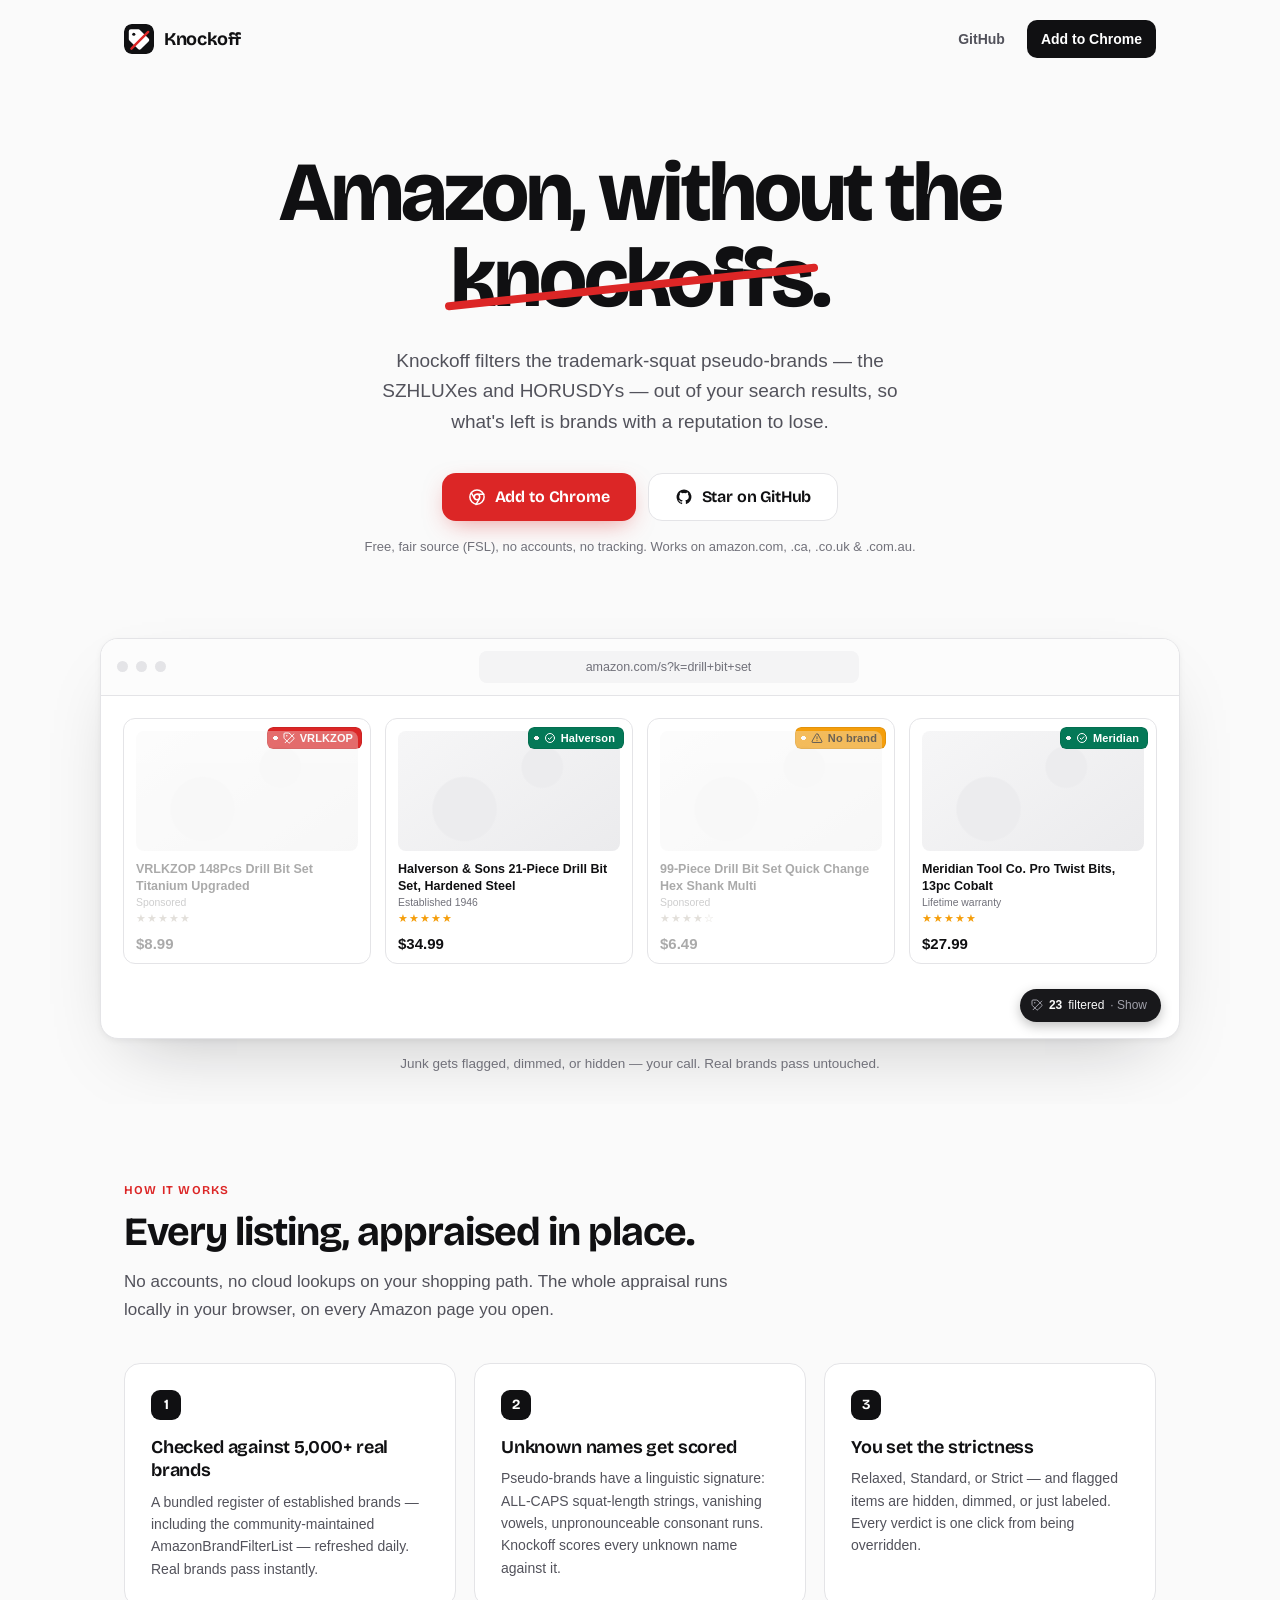
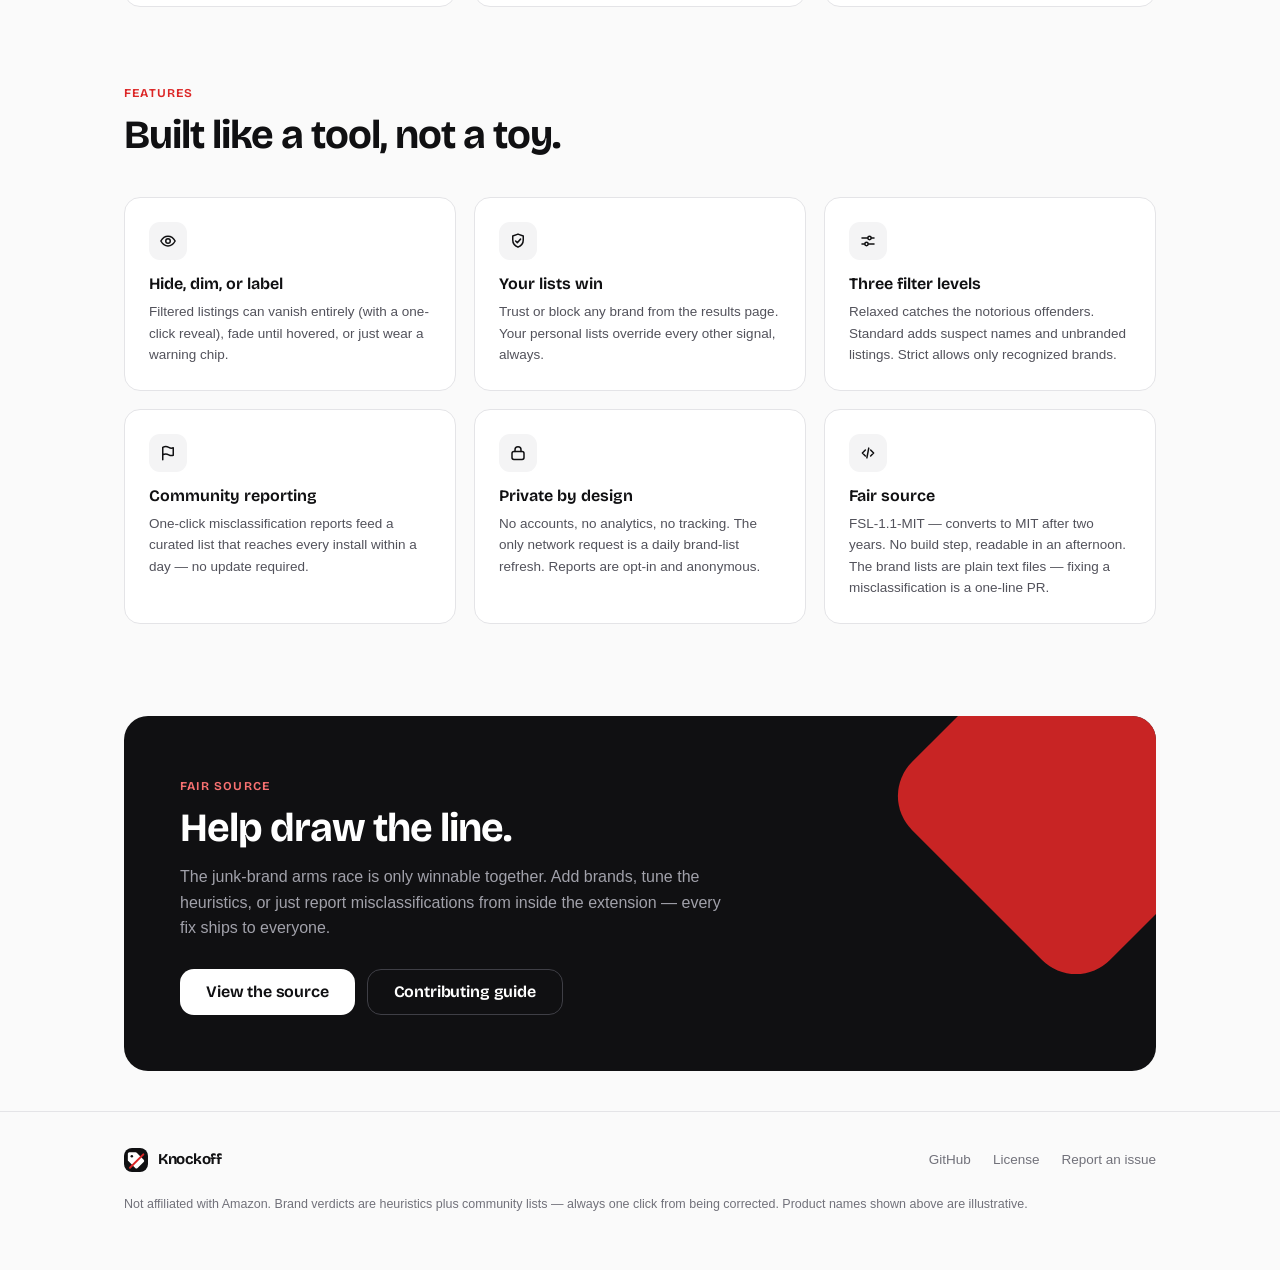
==== site/public/index.html @ 8b78c94b "Relicense to FSL-1.1-MIT Functional Source License 1.1 with MIT future grant — code converts to MIT " ====
<!DOCTYPE html>
<html lang="en">
<head>
<meta charset="utf-8">
<meta name="viewport" content="width=device-width, initial-scale=1">
<title>Knockoff — Amazon, without the knockoffs</title>
<meta name="description" content="A free, fair-source Chrome extension that filters trademark-squat pseudo-brands out of Amazon. Buy from real, established brands.">
<link rel="icon" href="/icon.svg" type="image/svg+xml">
<link rel="apple-touch-icon" href="/icon128.png">
<meta property="og:title" content="Knockoff — Amazon, without the knockoffs">
<meta property="og:description" content="A free, fair-source Chrome extension that filters pseudo-brand junk out of Amazon search results.">
<meta property="og:image" content="https://knockoff.shopping/og.png">
<meta property="og:url" content="https://knockoff.shopping">
<meta name="twitter:card" content="summary_large_image">
<link rel="preconnect" href="https://fonts.googleapis.com">
<link rel="preconnect" href="https://fonts.gstatic.com" crossorigin>
<link href="https://fonts.googleapis.com/css2?family=Bricolage+Grotesque:opsz,wght@12..96,400..800&display=swap" rel="stylesheet">
<style>
  :root {
    --paper: #fafafa;
    --card: #ffffff;
    --ink: #101012;
    --ink-2: #52525b;
    --ink-3: #71717a;
    --line: #e4e4e7;
    --red: #dc2626;
    --red-deep: #b91c1c;
    --amber: #f59e0b;
    --amber-ink: #221503;
    --green: #047857;
    --display: "Bricolage Grotesque", -apple-system, BlinkMacSystemFont, "Segoe UI", sans-serif;
    --sans: -apple-system, BlinkMacSystemFont, "Segoe UI", Roboto, sans-serif;
  }
  * { box-sizing: border-box; margin: 0; }
  html { scroll-behavior: smooth; }
  body {
    background: var(--paper);
    color: var(--ink);
    font: 400 16px/1.6 var(--sans);
    -webkit-font-smoothing: antialiased;
  }
  .wrap { max-width: 1080px; margin: 0 auto; padding: 0 24px; }

  /* ── Nav ── */
  nav {
    display: flex; align-items: center; justify-content: space-between;
    padding: 20px 0;
  }
  .mark { display: flex; align-items: center; gap: 10px; text-decoration: none; color: var(--ink); }
  .mark svg { width: 30px; height: 30px; border-radius: 8px; }
  .mark b { font: 700 18px/1 var(--display); letter-spacing: -0.02em; }
  .nav-links { display: flex; gap: 8px; align-items: center; }
  .nav-links a {
    color: var(--ink-2); text-decoration: none; font-weight: 550; font-size: 14px;
    padding: 8px 14px; border-radius: 10px;
  }
  .nav-links a:hover { color: var(--ink); background: #f0f0f1; }
  .nav-links a.solid { background: var(--ink); color: #fff; }
  .nav-links a.solid:hover { background: #2d2d31; }

  /* ── Hero ── */
  header { position: relative; overflow: hidden; }
  .hero { padding: 72px 0 40px; text-align: center; position: relative; }
  .hero h1 {
    font: 750 clamp(44px, 7.5vw, 84px)/1.02 var(--display);
    letter-spacing: -0.035em;
    max-width: 850px; margin: 0 auto 24px;
  }
  .hero h1 .slashed {
    position: relative; white-space: nowrap;
  }
  .hero h1 .slashed::after {
    content: ""; position: absolute; left: -2%; right: -2%; top: 54%;
    height: 0.09em; background: var(--red); border-radius: 99px;
    transform: rotate(-6deg);
  }
  .hero p.sub {
    font-size: 19px; color: var(--ink-2); max-width: 560px; margin: 0 auto 36px;
  }
  .ctas { display: flex; gap: 12px; justify-content: center; flex-wrap: wrap; }
  .btn {
    display: inline-flex; align-items: center; gap: 9px;
    padding: 14px 26px; border-radius: 14px; text-decoration: none;
    font: 650 16px/1 var(--display); letter-spacing: -0.01em;
    transition: transform .12s ease, box-shadow .12s ease;
  }
  .btn:active { transform: scale(.98); }
  .btn.primary { background: var(--red); color: #fff; box-shadow: 0 8px 24px -8px rgba(220,38,38,.5); }
  .btn.primary:hover { background: var(--red-deep); transform: translateY(-1px); }
  .btn.ghost { background: #fff; color: var(--ink); border: 1px solid var(--line); }
  .btn.ghost:hover { border-color: var(--ink-3); }
  .btn svg { width: 18px; height: 18px; }
  .hero .note { margin-top: 16px; font-size: 13px; color: var(--ink-3); }

  /* ── Demo ── */
  .demo { padding: 40px 0 30px; }
  .browser {
    background: var(--card); border: 1px solid var(--line); border-radius: 18px;
    box-shadow: 0 2px 6px rgba(16,16,18,.05), 0 30px 70px -30px rgba(16,16,18,.25);
    overflow: hidden;
  }
  .browser-bar {
    display: flex; align-items: center; gap: 8px;
    padding: 12px 16px; border-bottom: 1px solid var(--line); background: #fcfcfc;
  }
  .dot { width: 11px; height: 11px; border-radius: 50%; background: #e4e4e7; }
  .urlbar {
    flex: 1; max-width: 380px; margin: 0 auto;
    background: #f4f4f5; border-radius: 8px; padding: 6px 14px;
    font-size: 12.5px; color: var(--ink-3); text-align: center;
  }
  .results { display: grid; grid-template-columns: repeat(4, 1fr); gap: 14px; padding: 22px; }
  .product { position: relative; border: 1px solid var(--line); border-radius: 12px; padding: 12px; background: #fff; }
  .product .img {
    height: 120px; border-radius: 8px; margin-bottom: 10px;
    background:
      radial-gradient(circle at 65% 30%, #ececee 12%, transparent 13%),
      radial-gradient(circle at 30% 65%, #ececee 18%, transparent 19%),
      linear-gradient(145deg, #f6f6f7, #ebebed);
  }
  .product .t { font-size: 12.5px; font-weight: 600; line-height: 1.4; }
  .product .t small { display: block; font-weight: 400; color: var(--ink-3); }
  .product .price { margin-top: 8px; font: 700 15px/1 var(--sans); }
  .product.junk .img, .product.junk .t, .product.junk .price { opacity: .35; filter: grayscale(.9); }
  .stars { color: var(--amber); font-size: 11px; letter-spacing: 1px; }
  .product.junk .stars { opacity: .35; filter: grayscale(.9); }

  /* the real chip, punched hole and all */
  .chip {
    position: absolute; top: 8px; right: 8px;
    display: inline-flex; align-items: center; gap: 5px;
    padding: 3px 9px 3px 16px; border-radius: 6px;
    font: 600 11px/1.5 var(--sans); letter-spacing: .01em;
    box-shadow: 0 1px 2px rgba(0,0,0,.18), inset 0 0 0 1px rgba(0,0,0,.08);
    -webkit-mask: radial-gradient(circle 2.5px at 8.5px 50%, transparent 96%, #000 100%);
            mask: radial-gradient(circle 2.5px at 8.5px 50%, transparent 96%, #000 100%);
  }
  .chip svg { width: 12px; height: 12px; }
  .chip.red { background: var(--red); color: #fff; }
  .chip.amber { background: var(--amber); color: var(--amber-ink); }
  .chip.green { background: var(--green); color: #fff; }
  .pill {
    position: absolute; right: 18px; bottom: 16px;
    display: inline-flex; align-items: center; gap: 6px;
    padding: 8px 14px 8px 11px; border-radius: 999px;
    background: #18181b; color: #fafafa; font: 500 12px/1.4 var(--sans);
    box-shadow: 0 4px 12px rgba(0,0,0,.25);
  }
  .pill b { font-weight: 600; }
  .pill i { font-style: normal; color: #a1a1aa; }
  .pill svg { width: 12px; height: 12px; color: #a1a1aa; }
  .demo-caption { text-align: center; font-size: 13.5px; color: var(--ink-3); margin-top: 14px; }

  /* ── Sections ── */
  section { padding: 72px 0; }
  .kicker {
    display: inline-flex; align-items: center; gap: 7px;
    font: 650 12px/1 var(--display); letter-spacing: .1em; text-transform: uppercase;
    color: var(--red); margin-bottom: 14px;
  }
  h2 { font: 700 clamp(28px, 4vw, 40px)/1.1 var(--display); letter-spacing: -0.025em; margin-bottom: 14px; }
  .lede { color: var(--ink-2); font-size: 17px; max-width: 620px; }

  .steps { display: grid; grid-template-columns: repeat(3, 1fr); gap: 18px; margin-top: 40px; }
  .step {
    background: var(--card); border: 1px solid var(--line); border-radius: 16px; padding: 26px;
  }
  .step .n {
    display: inline-flex; align-items: center; justify-content: center;
    width: 30px; height: 30px; border-radius: 9px; background: var(--ink); color: #fff;
    font: 700 14px/1 var(--display); margin-bottom: 16px;
  }
  .step h3 { font: 650 18px/1.3 var(--display); letter-spacing: -0.01em; margin-bottom: 8px; }
  .step p { font-size: 14px; color: var(--ink-2); }

  .grid { display: grid; grid-template-columns: repeat(3, 1fr); gap: 18px; margin-top: 40px; }
  .feature {
    background: var(--card); border: 1px solid var(--line); border-radius: 16px; padding: 24px;
  }
  .feature .ic {
    display: inline-flex; width: 38px; height: 38px; border-radius: 11px;
    align-items: center; justify-content: center; margin-bottom: 14px;
    background: #f4f4f5; color: var(--ink);
  }
  .feature .ic svg { width: 18px; height: 18px; }
  .feature h3 { font: 650 16px/1.3 var(--display); margin-bottom: 6px; }
  .feature p { font-size: 13.5px; color: var(--ink-2); }

  /* ── Open source band ── */
  .band { background: var(--ink); color: #fafafa; border-radius: 24px; padding: 56px; margin: 20px 0 40px; position: relative; overflow: hidden; }
  .band::before {
    content: ""; position: absolute; right: -60px; top: -60px; width: 280px; height: 280px;
    background: var(--red); transform: rotate(45deg); opacity: .9; border-radius: 48px;
  }
  .band h2 { color: #fff; position: relative; }
  .band p { color: #a1a1aa; max-width: 560px; font-size: 16px; position: relative; margin-bottom: 28px; }
  .band .btn.ghost { background: transparent; color: #fff; border-color: #3f3f46; position: relative; }
  .band .btn.ghost:hover { border-color: #71717a; }
  .band .btn.white { background: #fff; color: var(--ink); position: relative; }

  footer { padding: 36px 0 56px; border-top: 1px solid var(--line); }
  .foot { display: flex; align-items: center; justify-content: space-between; flex-wrap: wrap; gap: 16px; }
  .foot .mark svg { width: 24px; height: 24px; }
  .foot .mark b { font-size: 15px; }
  .foot-links { display: flex; gap: 22px; font-size: 13.5px; }
  .foot-links a { color: var(--ink-3); text-decoration: none; }
  .foot-links a:hover { color: var(--ink); }
  .foot .fine { width: 100%; font-size: 12.5px; color: var(--ink-3); margin-top: 6px; }

  @media (max-width: 860px) {
    .results { grid-template-columns: repeat(2, 1fr); }
    .steps, .grid { grid-template-columns: 1fr; }
    .band { padding: 36px 28px; }
    .product:nth-child(n+5) { display: none; }
  }
</style>
</head>
<body>

<div class="wrap">
  <nav>
    <a class="mark" href="/">
      <svg viewBox="0 0 128 128" aria-hidden="true"><rect width="128" height="128" rx="30" fill="#101012"/><g transform="translate(64 66) scale(4.35) translate(-12 -12)"><path d="M12.9 2.6 21.4 11.1a2 2 0 0 1 0 2.83l-7.47 7.47a2 2 0 0 1-2.83 0L2.6 12.9A2 2 0 0 1 2 11.49V4a2 2 0 0 1 2-2h7.49a2 2 0 0 1 1.41.6Z" fill="#fff"/><circle cx="6.9" cy="6.9" r="1.55" fill="#101012"/><path d="M4.6 21 21 4.6" stroke="#dc2626" stroke-width="2.4" stroke-linecap="round" fill="none"/></g></svg>
      <b>Knockoff</b>
    </a>
    <div class="nav-links">
      <a href="https://github.com/Shpigford/knockoff">GitHub</a>
      <a class="solid" href="#install">Add to Chrome</a>
    </div>
  </nav>
</div>

<header>
  <div class="wrap hero">
    <h1>Amazon, without the <span class="slashed">knockoffs</span>.</h1>
    <p class="sub">Knockoff filters the trademark-squat pseudo-brands — the SZHLUXes and
    HORUSDYs — out of your search results, so what's left is brands with a reputation to lose.</p>
    <div class="ctas" id="install">
      <a class="btn primary" href="https://github.com/Shpigford/knockoff#install">
        <svg viewBox="0 0 24 24" fill="none" stroke="currentColor" stroke-width="2" stroke-linecap="round" stroke-linejoin="round"><circle cx="12" cy="12" r="9.5"/><circle cx="12" cy="12" r="3.6"/><path d="M12 8.4h9.1M8.9 14.2 4.4 6.4M15.2 14.2l-4.6 7.9"/></svg>
        Add to Chrome
      </a>
      <a class="btn ghost" href="https://github.com/Shpigford/knockoff">
        <svg viewBox="0 0 24 24" fill="currentColor"><path d="M12 2a10 10 0 0 0-3.16 19.49c.5.09.68-.22.68-.48v-1.7c-2.78.6-3.37-1.34-3.37-1.34-.45-1.16-1.11-1.47-1.11-1.47-.9-.62.07-.61.07-.61 1 .07 1.53 1.03 1.53 1.03.9 1.52 2.34 1.08 2.91.83.09-.65.35-1.09.63-1.34-2.22-.25-4.56-1.11-4.56-4.95 0-1.09.39-1.98 1.03-2.68-.1-.25-.45-1.27.1-2.64 0 0 .84-.27 2.75 1.02a9.58 9.58 0 0 1 5 0c1.91-1.29 2.75-1.02 2.75-1.02.55 1.37.2 2.39.1 2.64.64.7 1.03 1.59 1.03 2.68 0 3.85-2.34 4.7-4.57 4.94.36.31.68.92.68 1.85V21c0 .27.18.58.69.48A10 10 0 0 0 12 2Z"/></svg>
        Star on GitHub
      </a>
    </div>
    <p class="note">Free, fair source (FSL), no accounts, no tracking. Works on amazon.com, .ca, .co.uk &amp; .com.au.</p>
  </div>

  <div class="wrap demo">
    <div class="browser">
      <div class="browser-bar">
        <span class="dot"></span><span class="dot"></span><span class="dot"></span>
        <div class="urlbar">amazon.com/s?k=drill+bit+set</div>
      </div>
      <div class="results">
        <div class="product junk">
          <span class="chip red"><svg viewBox="0 0 24 24" fill="none" stroke="currentColor" stroke-width="2" stroke-linecap="round" stroke-linejoin="round"><path d="M12.9 2.6 21.4 11.1a2 2 0 0 1 0 2.83l-7.47 7.47a2 2 0 0 1-2.83 0L2.6 12.9A2 2 0 0 1 2 11.49V4a2 2 0 0 1 2-2h7.49a2 2 0 0 1 1.41.6Z"/><circle cx="7.5" cy="7.5" r="1.5" fill="currentColor" stroke="none"/><path d="M4.2 21.5 21.5 4.2"/></svg>VRLKZOP</span>
          <div class="img"></div>
          <div class="t">VRLKZOP 148Pcs Drill Bit Set Titanium Upgraded<small>Sponsored</small></div>
          <div class="stars">★★★★★</div>
          <div class="price">$8.99</div>
        </div>
        <div class="product">
          <span class="chip green"><svg viewBox="0 0 24 24" fill="none" stroke="currentColor" stroke-width="2" stroke-linecap="round" stroke-linejoin="round"><circle cx="12" cy="12" r="9"/><path d="m8.4 12.4 2.5 2.5 4.9-5.4"/></svg>Halverson</span>
          <div class="img"></div>
          <div class="t">Halverson &amp; Sons 21-Piece Drill Bit Set, Hardened Steel<small>Established 1946</small></div>
          <div class="stars">★★★★★</div>
          <div class="price">$34.99</div>
        </div>
        <div class="product junk">
          <span class="chip amber"><svg viewBox="0 0 24 24" fill="none" stroke="currentColor" stroke-width="2" stroke-linecap="round" stroke-linejoin="round"><path d="M13.73 4.4 21.6 18a2 2 0 0 1-1.73 3H4.13A2 2 0 0 1 2.4 18L10.27 4.4a2 2 0 0 1 3.46 0Z"/><path d="M12 9.4v4.2"/><circle cx="12" cy="17.2" r="1.1" fill="currentColor" stroke="none"/></svg>No brand</span>
          <div class="img"></div>
          <div class="t">99-Piece Drill Bit Set Quick Change Hex Shank Multi<small>Sponsored</small></div>
          <div class="stars">★★★★☆</div>
          <div class="price">$6.49</div>
        </div>
        <div class="product">
          <span class="chip green"><svg viewBox="0 0 24 24" fill="none" stroke="currentColor" stroke-width="2" stroke-linecap="round" stroke-linejoin="round"><circle cx="12" cy="12" r="9"/><path d="m8.4 12.4 2.5 2.5 4.9-5.4"/></svg>Meridian</span>
          <div class="img"></div>
          <div class="t">Meridian Tool Co. Pro Twist Bits, 13pc Cobalt<small>Lifetime warranty</small></div>
          <div class="stars">★★★★★</div>
          <div class="price">$27.99</div>
        </div>
      </div>
      <div style="position:relative;height:52px">
        <span class="pill"><svg viewBox="0 0 24 24" fill="none" stroke="currentColor" stroke-width="2" stroke-linecap="round" stroke-linejoin="round"><path d="M12.9 2.6 21.4 11.1a2 2 0 0 1 0 2.83l-7.47 7.47a2 2 0 0 1-2.83 0L2.6 12.9A2 2 0 0 1 2 11.49V4a2 2 0 0 1 2-2h7.49a2 2 0 0 1 1.41.6Z"/><circle cx="7.5" cy="7.5" r="1.5" fill="currentColor" stroke="none"/><path d="M4.2 21.5 21.5 4.2"/></svg><b>23</b> filtered <i>· Show</i></span>
      </div>
    </div>
    <p class="demo-caption">Junk gets flagged, dimmed, or hidden — your call. Real brands pass untouched.</p>
  </div>
</header>

<section>
  <div class="wrap">
    <span class="kicker">How it works</span>
    <h2>Every listing, appraised in place.</h2>
    <p class="lede">No accounts, no cloud lookups on your shopping path. The whole appraisal
    runs locally in your browser, on every Amazon page you open.</p>
    <div class="steps">
      <div class="step">
        <span class="n">1</span>
        <h3>Checked against 5,000+ real brands</h3>
        <p>A bundled register of established brands — including the community-maintained
        AmazonBrandFilterList — refreshed daily. Real brands pass instantly.</p>
      </div>
      <div class="step">
        <span class="n">2</span>
        <h3>Unknown names get scored</h3>
        <p>Pseudo-brands have a linguistic signature: ALL-CAPS squat-length strings, vanishing
        vowels, unpronounceable consonant runs. Knockoff scores every unknown name against it.</p>
      </div>
      <div class="step">
        <span class="n">3</span>
        <h3>You set the strictness</h3>
        <p>Relaxed, Standard, or Strict — and flagged items are hidden, dimmed, or just labeled.
        Every verdict is one click from being overridden.</p>
      </div>
    </div>
  </div>
</section>

<section style="padding-top: 0;">
  <div class="wrap">
    <span class="kicker">Features</span>
    <h2>Built like a tool, not a toy.</h2>
    <div class="grid">
      <div class="feature">
        <span class="ic"><svg viewBox="0 0 24 24" fill="none" stroke="currentColor" stroke-width="2" stroke-linecap="round" stroke-linejoin="round"><path d="M2.5 12S6 5.5 12 5.5 21.5 12 21.5 12 18 18.5 12 18.5 2.5 12 2.5 12Z"/><circle cx="12" cy="12" r="3"/></svg></span>
        <h3>Hide, dim, or label</h3>
        <p>Filtered listings can vanish entirely (with a one-click reveal), fade until hovered, or just wear a warning chip.</p>
      </div>
      <div class="feature">
        <span class="ic"><svg viewBox="0 0 24 24" fill="none" stroke="currentColor" stroke-width="2" stroke-linecap="round" stroke-linejoin="round"><path d="M12 2.8 19 5.4v5.2c0 4.6-2.9 7.8-7 9.6-4.1-1.8-7-5-7-9.6V5.4Z"/><path d="m8.8 11.9 2.3 2.3 4.3-4.7"/></svg></span>
        <h3>Your lists win</h3>
        <p>Trust or block any brand from the results page. Your personal lists override every other signal, always.</p>
      </div>
      <div class="feature">
        <span class="ic"><svg viewBox="0 0 24 24" fill="none" stroke="currentColor" stroke-width="2" stroke-linecap="round"><path d="M4 8h7.5M16.5 8H20M4 16h3.5M12.5 16H20"/><circle cx="14" cy="8" r="2.2"/><circle cx="10" cy="16" r="2.2"/></svg></span>
        <h3>Three filter levels</h3>
        <p>Relaxed catches the notorious offenders. Standard adds suspect names and unbranded listings. Strict allows only recognized brands.</p>
      </div>
      <div class="feature">
        <span class="ic"><svg viewBox="0 0 24 24" fill="none" stroke="currentColor" stroke-width="2" stroke-linecap="round" stroke-linejoin="round"><path d="M5 21V4.5C7.7 3 10.3 3 13 4.5c2 1.1 4 1.3 6 .6V15c-2 .7-4 .5-6-.6-2.7-1.5-5.3-1.5-8 0"/></svg></span>
        <h3>Community reporting</h3>
        <p>One-click misclassification reports feed a curated list that reaches every install within a day — no update required.</p>
      </div>
      <div class="feature">
        <span class="ic"><svg viewBox="0 0 24 24" fill="none" stroke="currentColor" stroke-width="2" stroke-linecap="round" stroke-linejoin="round"><rect x="4" y="10" width="16" height="10.5" rx="2.5"/><path d="M8 10V7.5a4 4 0 0 1 8 0V10"/></svg></span>
        <h3>Private by design</h3>
        <p>No accounts, no analytics, no tracking. The only network request is a daily brand-list refresh. Reports are opt-in and anonymous.</p>
      </div>
      <div class="feature">
        <span class="ic"><svg viewBox="0 0 24 24" fill="none" stroke="currentColor" stroke-width="2" stroke-linecap="round" stroke-linejoin="round"><path d="m8.5 8-4 4 4 4M15.5 8l4 4-4 4M13 5.5l-2.5 13"/></svg></span>
        <h3>Fair source</h3>
        <p>FSL-1.1-MIT — converts to MIT after two years. No build step, readable in an afternoon. The brand lists are plain text files — fixing a misclassification is a one-line PR.</p>
      </div>
    </div>
  </div>
</section>

<div class="wrap">
  <div class="band">
    <span class="kicker" style="color:#f87171">Fair source</span>
    <h2>Help draw the line.</h2>
    <p>The junk-brand arms race is only winnable together. Add brands, tune the heuristics,
    or just report misclassifications from inside the extension — every fix ships to everyone.</p>
    <div class="ctas" style="justify-content:flex-start">
      <a class="btn white" href="https://github.com/Shpigford/knockoff">View the source</a>
      <a class="btn ghost" href="https://github.com/Shpigford/knockoff/blob/main/CONTRIBUTING.md">Contributing guide</a>
    </div>
  </div>
</div>

<footer>
  <div class="wrap foot">
    <a class="mark" href="/">
      <svg viewBox="0 0 128 128" aria-hidden="true"><rect width="128" height="128" rx="30" fill="#101012"/><g transform="translate(64 66) scale(4.35) translate(-12 -12)"><path d="M12.9 2.6 21.4 11.1a2 2 0 0 1 0 2.83l-7.47 7.47a2 2 0 0 1-2.83 0L2.6 12.9A2 2 0 0 1 2 11.49V4a2 2 0 0 1 2-2h7.49a2 2 0 0 1 1.41.6Z" fill="#fff"/><circle cx="6.9" cy="6.9" r="1.55" fill="#101012"/><path d="M4.6 21 21 4.6" stroke="#dc2626" stroke-width="2.4" stroke-linecap="round" fill="none"/></g></svg>
      <b>Knockoff</b>
    </a>
    <div class="foot-links">
      <a href="https://github.com/Shpigford/knockoff">GitHub</a>
      <a href="https://github.com/Shpigford/knockoff/blob/main/LICENSE">License</a>
      <a href="https://github.com/Shpigford/knockoff/issues">Report an issue</a>
    </div>
    <p class="fine">Not affiliated with Amazon. Brand verdicts are heuristics plus community lists — always
    one click from being corrected. Product names shown above are illustrative.</p>
  </div>
</footer>

</body>
</html>
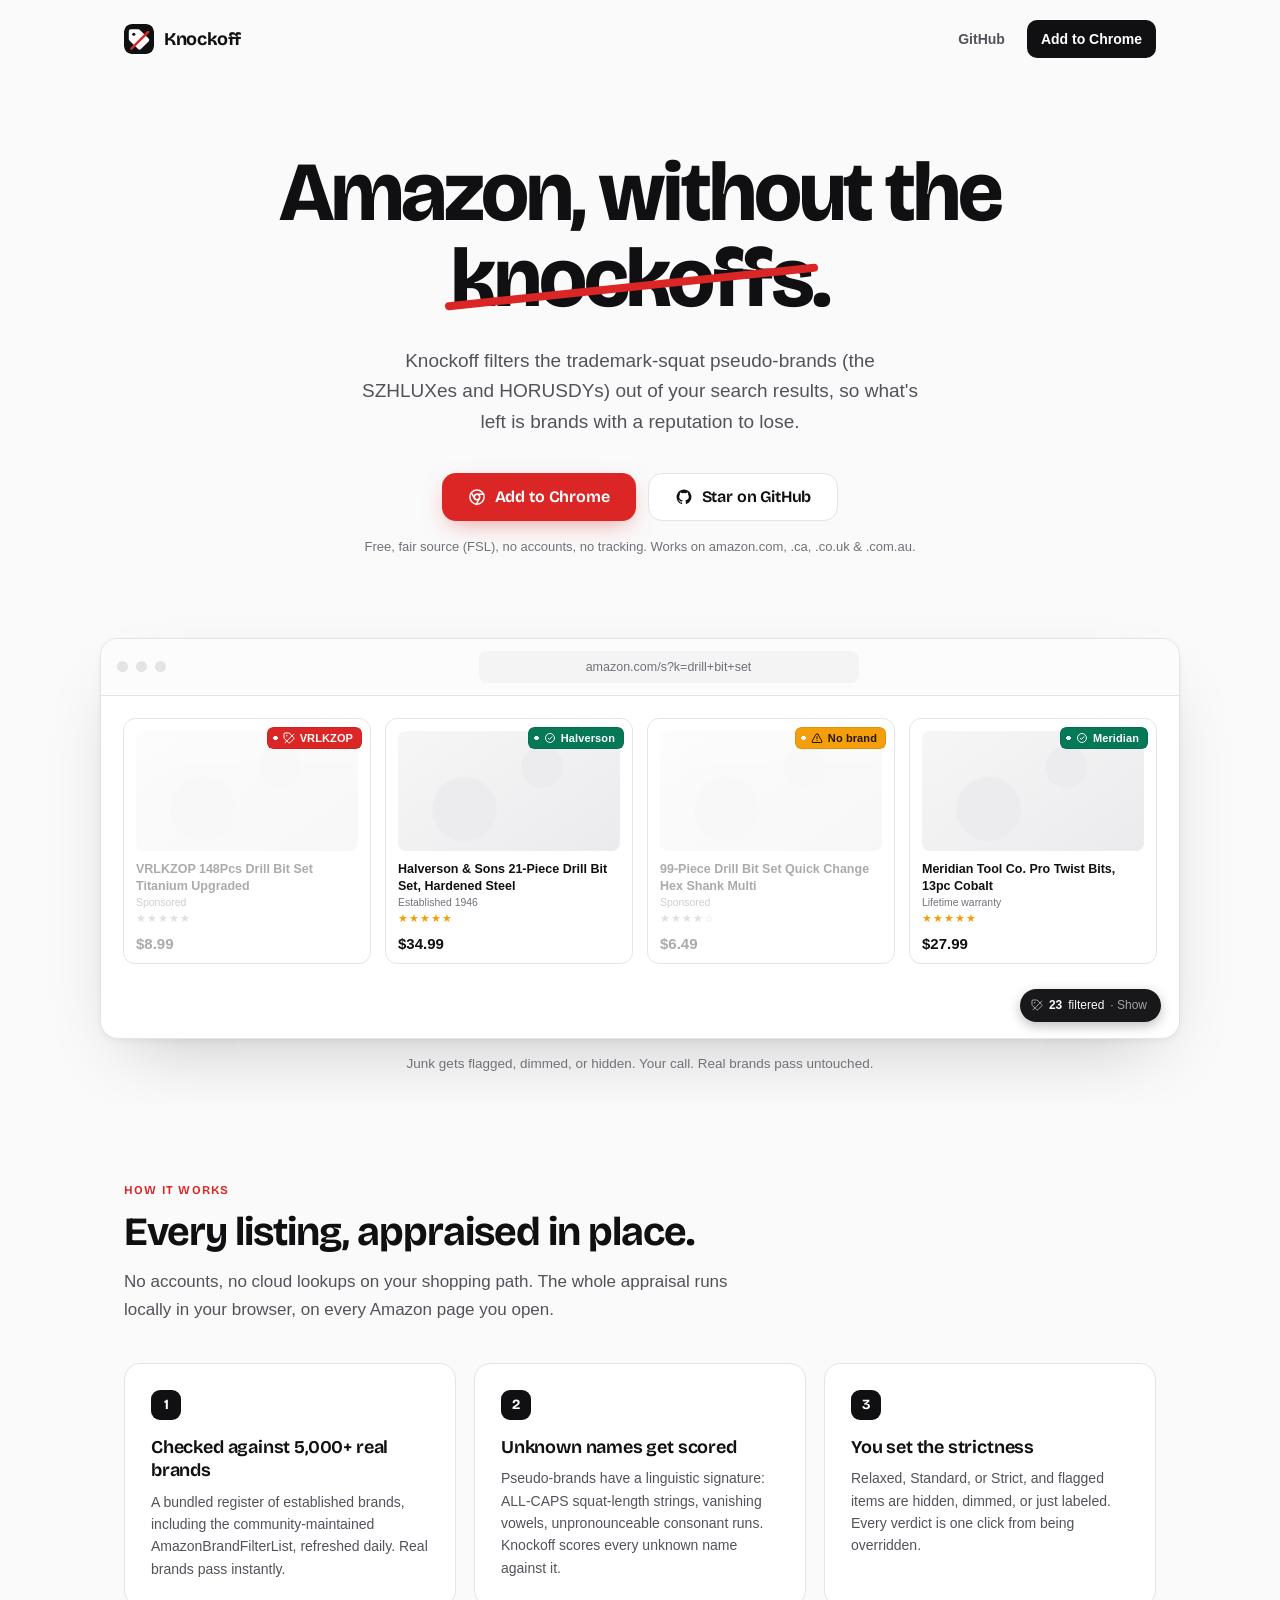
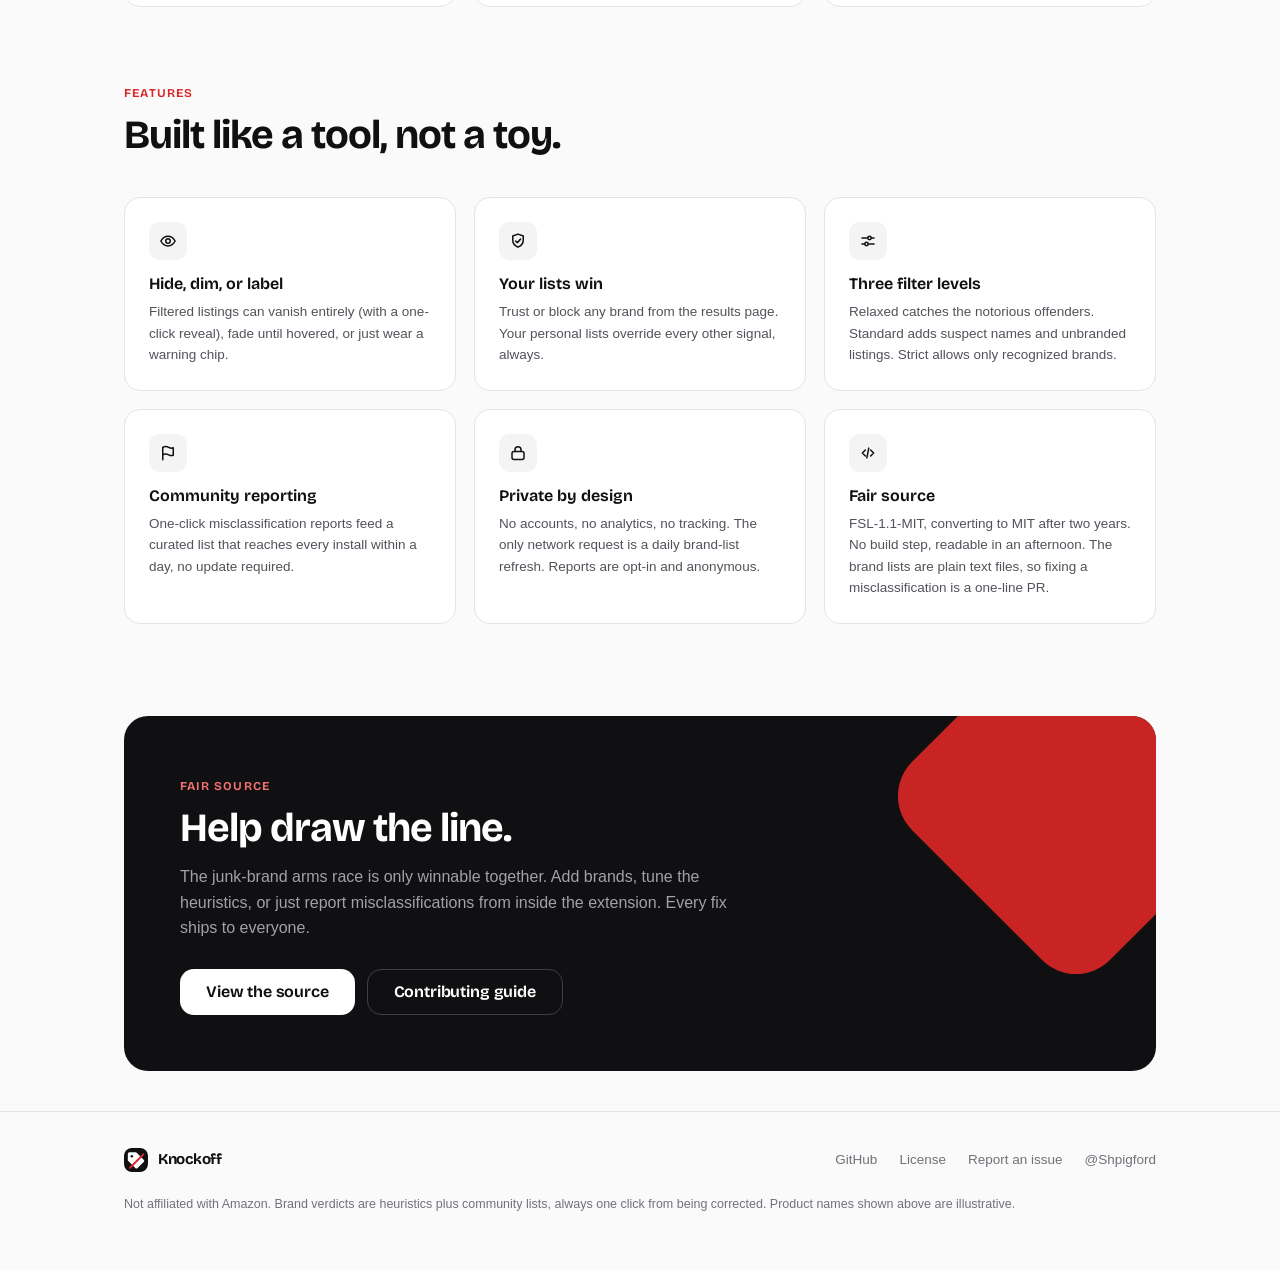
==== commit db7f92ec: "Add @Shpigford X link to footer" ====
--- a/site/public/index.html
+++ b/site/public/index.html
@@ -3,11 +3,11 @@
 <head>
 <meta charset="utf-8">
 <meta name="viewport" content="width=device-width, initial-scale=1">
-<title>Knockoff — Amazon, without the knockoffs</title>
+<title>Knockoff: Amazon, without the knockoffs</title>
 <meta name="description" content="A free, fair-source Chrome extension that filters trademark-squat pseudo-brands out of Amazon. Buy from real, established brands.">
 <link rel="icon" href="/icon.svg" type="image/svg+xml">
 <link rel="apple-touch-icon" href="/icon128.png">
-<meta property="og:title" content="Knockoff — Amazon, without the knockoffs">
+<meta property="og:title" content="Knockoff: Amazon, without the knockoffs">
 <meta property="og:description" content="A free, fair-source Chrome extension that filters pseudo-brand junk out of Amazon search results.">
 <meta property="og:image" content="https://knockoff.shopping/og.png">
 <meta property="og:url" content="https://knockoff.shopping">
@@ -127,7 +127,7 @@
 
   /* the real chip, punched hole and all */
   .chip {
-    position: absolute; top: 8px; right: 8px;
+    position: absolute; top: 8px; right: 8px; z-index: 2;
     display: inline-flex; align-items: center; gap: 5px;
     padding: 3px 9px 3px 16px; border-radius: 6px;
     font: 600 11px/1.5 var(--sans); letter-spacing: .01em;
@@ -225,7 +225,7 @@
     </a>
     <div class="nav-links">
       <a href="https://github.com/Shpigford/knockoff">GitHub</a>
-      <a class="solid" href="#install">Add to Chrome</a>
+      <a class="solid" href="https://chromewebstore.google.com/detail/pjgickchbiikhdfpmecaabkphmofpdce">Add to Chrome</a>
     </div>
   </nav>
 </div>
@@ -233,10 +233,10 @@
 <header>
   <div class="wrap hero">
     <h1>Amazon, without the <span class="slashed">knockoffs</span>.</h1>
-    <p class="sub">Knockoff filters the trademark-squat pseudo-brands — the SZHLUXes and
-    HORUSDYs — out of your search results, so what's left is brands with a reputation to lose.</p>
+    <p class="sub">Knockoff filters the trademark-squat pseudo-brands (the SZHLUXes and
+    HORUSDYs) out of your search results, so what's left is brands with a reputation to lose.</p>
     <div class="ctas" id="install">
-      <a class="btn primary" href="https://github.com/Shpigford/knockoff#install">
+      <a class="btn primary" href="https://chromewebstore.google.com/detail/pjgickchbiikhdfpmecaabkphmofpdce">
         <svg viewBox="0 0 24 24" fill="none" stroke="currentColor" stroke-width="2" stroke-linecap="round" stroke-linejoin="round"><circle cx="12" cy="12" r="9.5"/><circle cx="12" cy="12" r="3.6"/><path d="M12 8.4h9.1M8.9 14.2 4.4 6.4M15.2 14.2l-4.6 7.9"/></svg>
         Add to Chrome
       </a>
@@ -288,7 +288,7 @@
         <span class="pill"><svg viewBox="0 0 24 24" fill="none" stroke="currentColor" stroke-width="2" stroke-linecap="round" stroke-linejoin="round"><path d="M12.9 2.6 21.4 11.1a2 2 0 0 1 0 2.83l-7.47 7.47a2 2 0 0 1-2.83 0L2.6 12.9A2 2 0 0 1 2 11.49V4a2 2 0 0 1 2-2h7.49a2 2 0 0 1 1.41.6Z"/><circle cx="7.5" cy="7.5" r="1.5" fill="currentColor" stroke="none"/><path d="M4.2 21.5 21.5 4.2"/></svg><b>23</b> filtered <i>· Show</i></span>
       </div>
     </div>
-    <p class="demo-caption">Junk gets flagged, dimmed, or hidden — your call. Real brands pass untouched.</p>
+    <p class="demo-caption">Junk gets flagged, dimmed, or hidden. Your call. Real brands pass untouched.</p>
   </div>
 </header>
 
@@ -302,8 +302,8 @@
       <div class="step">
         <span class="n">1</span>
         <h3>Checked against 5,000+ real brands</h3>
-        <p>A bundled register of established brands — including the community-maintained
-        AmazonBrandFilterList — refreshed daily. Real brands pass instantly.</p>
+        <p>A bundled register of established brands, including the community-maintained
+        AmazonBrandFilterList, refreshed daily. Real brands pass instantly.</p>
       </div>
       <div class="step">
         <span class="n">2</span>
@@ -314,7 +314,7 @@
       <div class="step">
         <span class="n">3</span>
         <h3>You set the strictness</h3>
-        <p>Relaxed, Standard, or Strict — and flagged items are hidden, dimmed, or just labeled.
+        <p>Relaxed, Standard, or Strict, and flagged items are hidden, dimmed, or just labeled.
         Every verdict is one click from being overridden.</p>
       </div>
     </div>
@@ -344,7 +344,7 @@
       <div class="feature">
         <span class="ic"><svg viewBox="0 0 24 24" fill="none" stroke="currentColor" stroke-width="2" stroke-linecap="round" stroke-linejoin="round"><path d="M5 21V4.5C7.7 3 10.3 3 13 4.5c2 1.1 4 1.3 6 .6V15c-2 .7-4 .5-6-.6-2.7-1.5-5.3-1.5-8 0"/></svg></span>
         <h3>Community reporting</h3>
-        <p>One-click misclassification reports feed a curated list that reaches every install within a day — no update required.</p>
+        <p>One-click misclassification reports feed a curated list that reaches every install within a day, no update required.</p>
       </div>
       <div class="feature">
         <span class="ic"><svg viewBox="0 0 24 24" fill="none" stroke="currentColor" stroke-width="2" stroke-linecap="round" stroke-linejoin="round"><rect x="4" y="10" width="16" height="10.5" rx="2.5"/><path d="M8 10V7.5a4 4 0 0 1 8 0V10"/></svg></span>
@@ -354,7 +354,7 @@
       <div class="feature">
         <span class="ic"><svg viewBox="0 0 24 24" fill="none" stroke="currentColor" stroke-width="2" stroke-linecap="round" stroke-linejoin="round"><path d="m8.5 8-4 4 4 4M15.5 8l4 4-4 4M13 5.5l-2.5 13"/></svg></span>
         <h3>Fair source</h3>
-        <p>FSL-1.1-MIT — converts to MIT after two years. No build step, readable in an afternoon. The brand lists are plain text files — fixing a misclassification is a one-line PR.</p>
+        <p>FSL-1.1-MIT, converting to MIT after two years. No build step, readable in an afternoon. The brand lists are plain text files, so fixing a misclassification is a one-line PR.</p>
       </div>
     </div>
   </div>
@@ -365,7 +365,7 @@
     <span class="kicker" style="color:#f87171">Fair source</span>
     <h2>Help draw the line.</h2>
     <p>The junk-brand arms race is only winnable together. Add brands, tune the heuristics,
-    or just report misclassifications from inside the extension — every fix ships to everyone.</p>
+    or just report misclassifications from inside the extension. Every fix ships to everyone.</p>
     <div class="ctas" style="justify-content:flex-start">
       <a class="btn white" href="https://github.com/Shpigford/knockoff">View the source</a>
       <a class="btn ghost" href="https://github.com/Shpigford/knockoff/blob/main/CONTRIBUTING.md">Contributing guide</a>
@@ -383,8 +383,9 @@
       <a href="https://github.com/Shpigford/knockoff">GitHub</a>
       <a href="https://github.com/Shpigford/knockoff/blob/main/LICENSE">License</a>
       <a href="https://github.com/Shpigford/knockoff/issues">Report an issue</a>
-    </div>
-    <p class="fine">Not affiliated with Amazon. Brand verdicts are heuristics plus community lists — always
+      <a href="https://x.com/Shpigford">@Shpigford</a>
+    </div>
+    <p class="fine">Not affiliated with Amazon. Brand verdicts are heuristics plus community lists, always
     one click from being corrected. Product names shown above are illustrative.</p>
   </div>
 </footer>
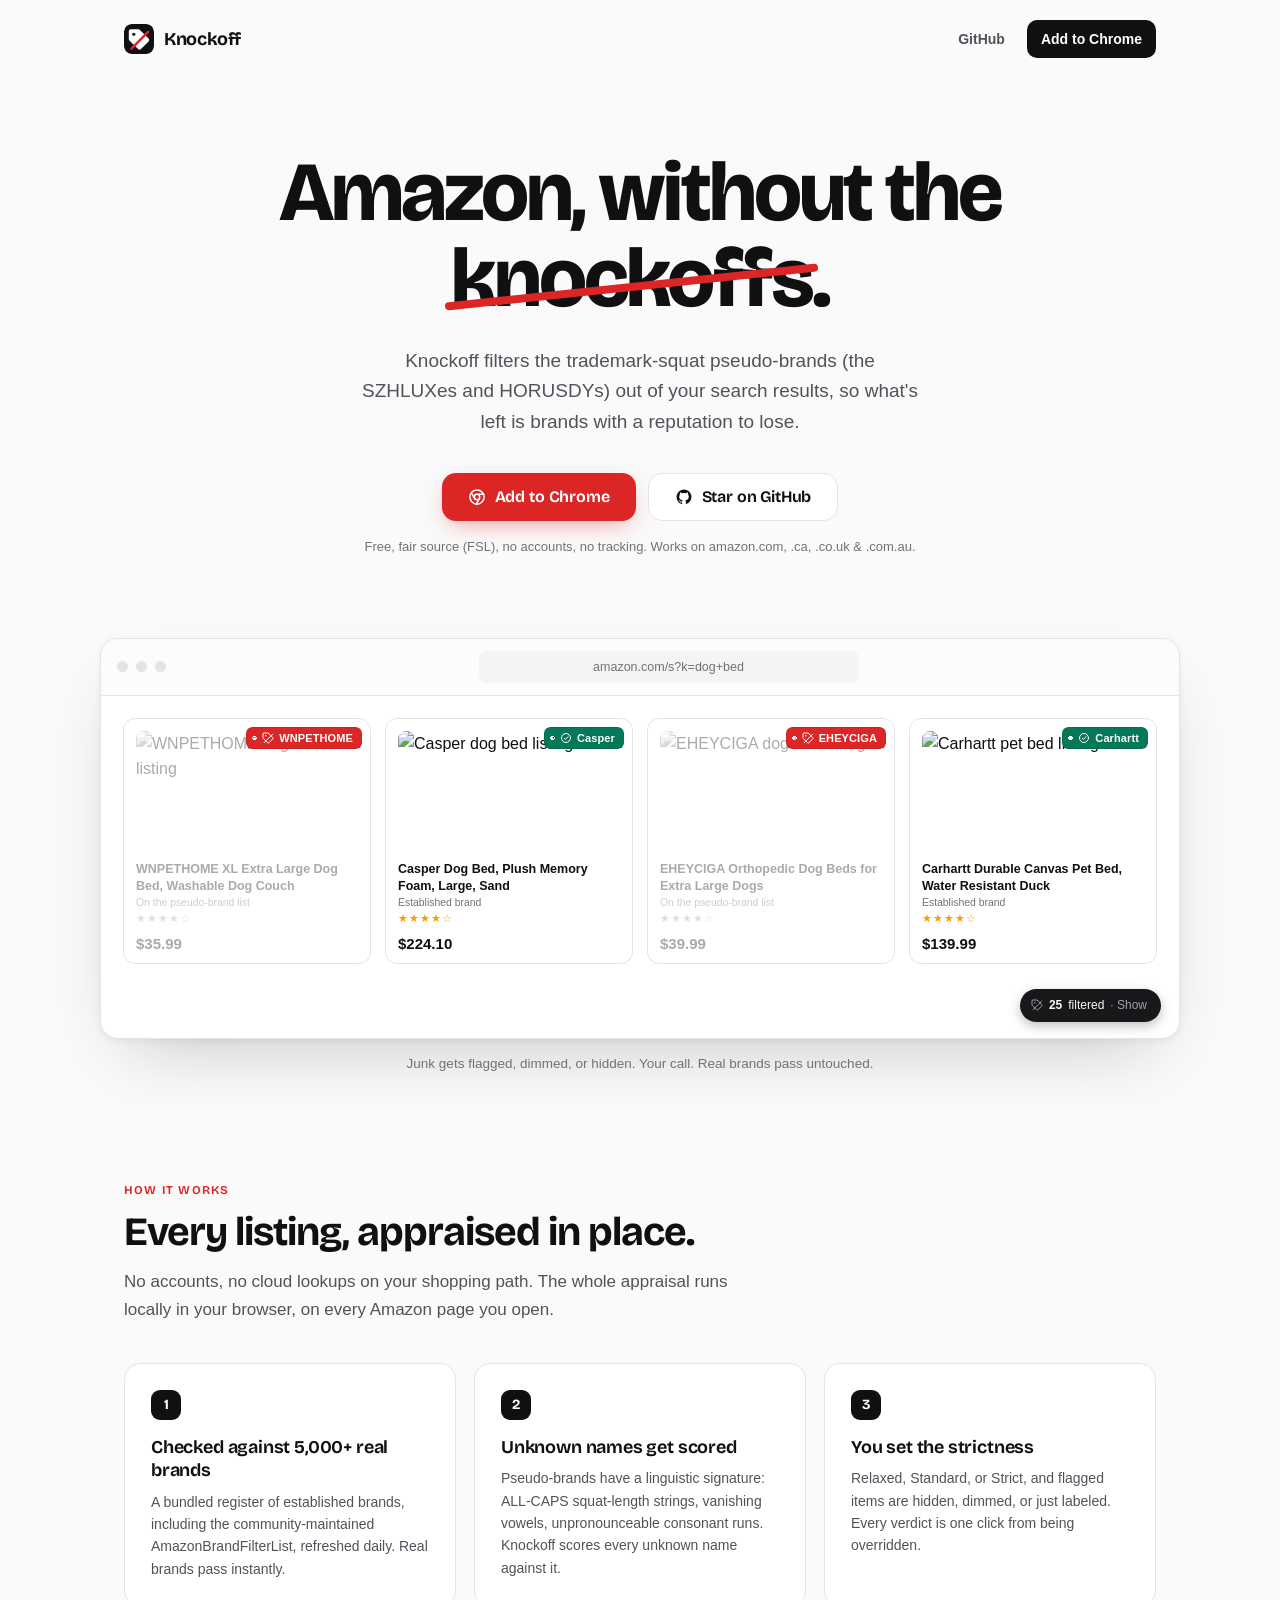
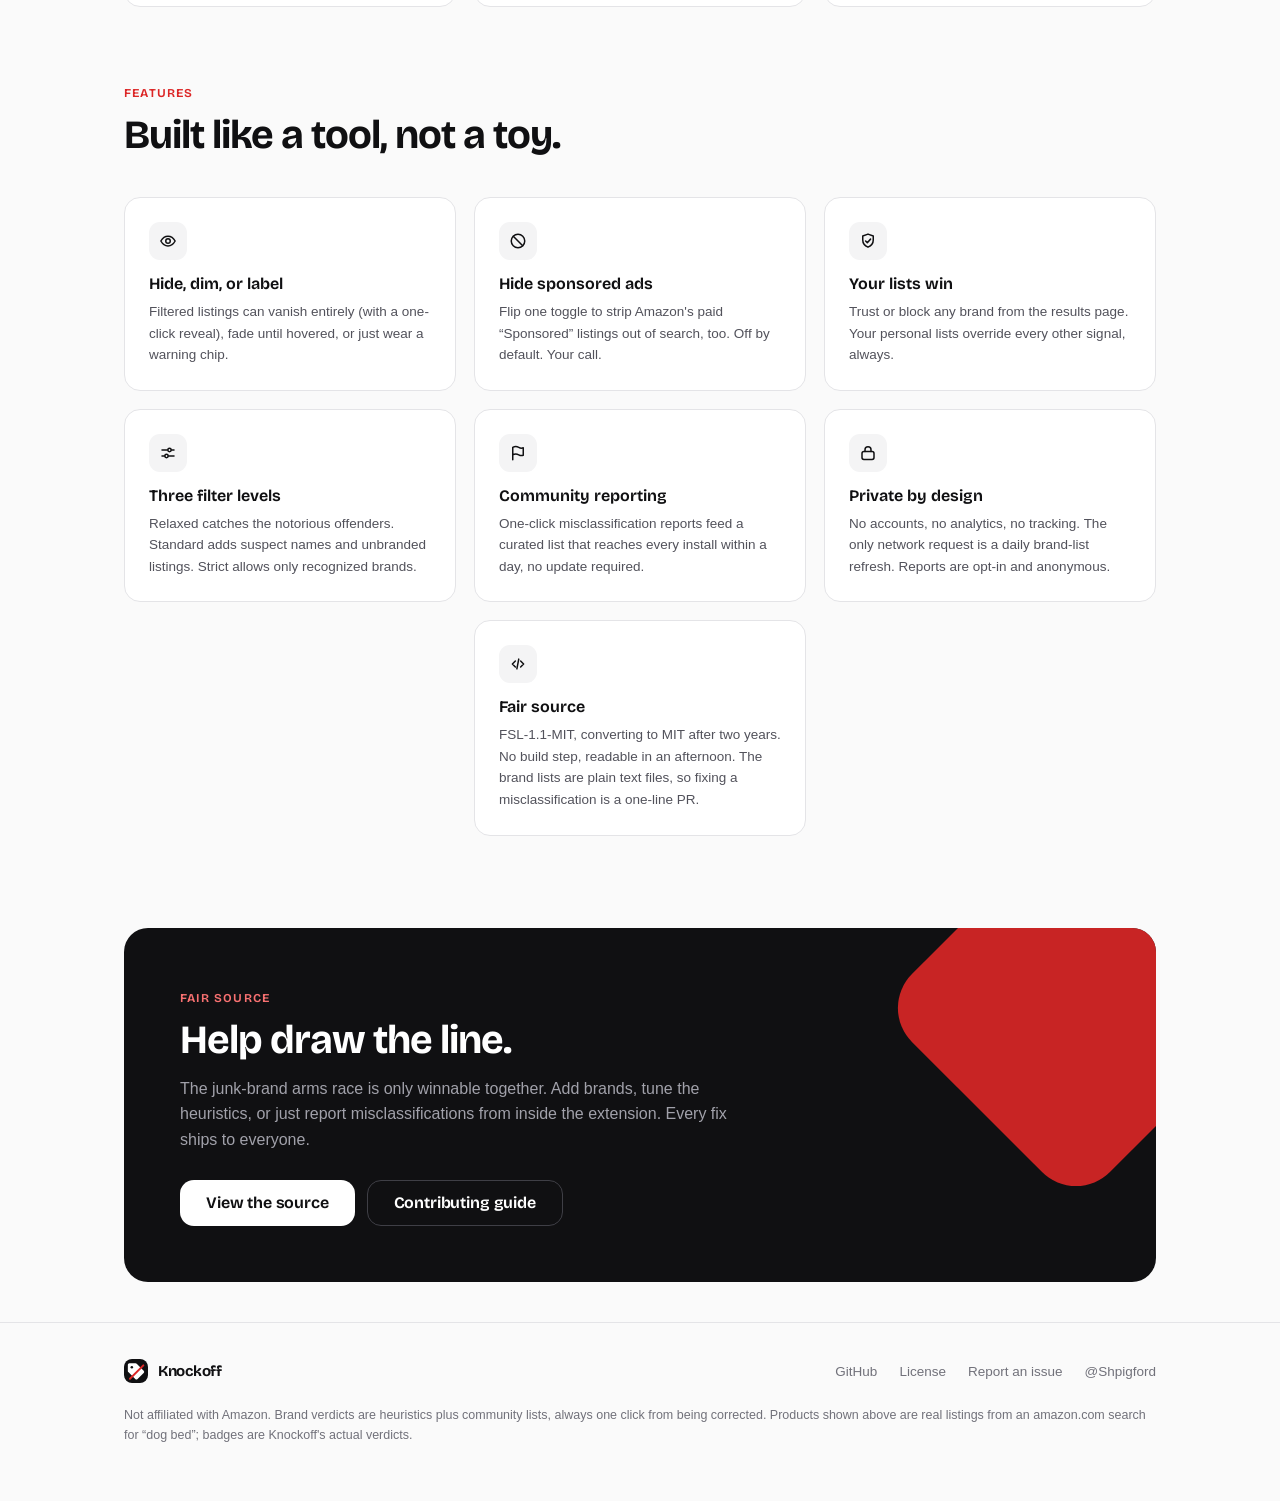
==== commit 55b64060: "Add toggle to hide Amazon sponsored listings (#11) Adds an optional control-panel toggle (off by def" ====
--- a/site/public/index.html
+++ b/site/public/index.html
@@ -112,11 +112,8 @@
   .results { display: grid; grid-template-columns: repeat(4, 1fr); gap: 14px; padding: 22px; }
   .product { position: relative; border: 1px solid var(--line); border-radius: 12px; padding: 12px; background: #fff; }
   .product .img {
-    height: 120px; border-radius: 8px; margin-bottom: 10px;
-    background:
-      radial-gradient(circle at 65% 30%, #ececee 12%, transparent 13%),
-      radial-gradient(circle at 30% 65%, #ececee 18%, transparent 19%),
-      linear-gradient(145deg, #f6f6f7, #ebebed);
+    display: block; width: 100%; height: 120px; border-radius: 8px; margin-bottom: 10px;
+    object-fit: contain; background: #fff;
   }
   .product .t { font-size: 12.5px; font-weight: 600; line-height: 1.4; }
   .product .t small { display: block; font-weight: 400; color: var(--ink-3); }
@@ -185,6 +182,11 @@
   .feature .ic svg { width: 18px; height: 18px; }
   .feature h3 { font: 650 16px/1.3 var(--display); margin-bottom: 6px; }
   .feature p { font-size: 13.5px; color: var(--ink-2); }
+  /* With 7 feature cards the last one would orphan-left; center it. Only fires
+     when the final card is alone on its row, and is inert below 861px (1-col). */
+  @media (min-width: 861px) {
+    .grid > .feature:last-child:nth-child(3n - 2) { grid-column: 2; }
+  }
 
   /* ── Open source band ── */
   .band { background: var(--ink); color: #fafafa; border-radius: 24px; padding: 56px; margin: 20px 0 40px; position: relative; overflow: hidden; }
@@ -252,40 +254,40 @@
     <div class="browser">
       <div class="browser-bar">
         <span class="dot"></span><span class="dot"></span><span class="dot"></span>
-        <div class="urlbar">amazon.com/s?k=drill+bit+set</div>
+        <div class="urlbar">amazon.com/s?k=dog+bed</div>
       </div>
       <div class="results">
         <div class="product junk">
-          <span class="chip red"><svg viewBox="0 0 24 24" fill="none" stroke="currentColor" stroke-width="2" stroke-linecap="round" stroke-linejoin="round"><path d="M12.9 2.6 21.4 11.1a2 2 0 0 1 0 2.83l-7.47 7.47a2 2 0 0 1-2.83 0L2.6 12.9A2 2 0 0 1 2 11.49V4a2 2 0 0 1 2-2h7.49a2 2 0 0 1 1.41.6Z"/><circle cx="7.5" cy="7.5" r="1.5" fill="currentColor" stroke="none"/><path d="M4.2 21.5 21.5 4.2"/></svg>VRLKZOP</span>
-          <div class="img"></div>
-          <div class="t">VRLKZOP 148Pcs Drill Bit Set Titanium Upgraded<small>Sponsored</small></div>
-          <div class="stars">★★★★★</div>
-          <div class="price">$8.99</div>
+          <span class="chip red"><svg viewBox="0 0 24 24" fill="none" stroke="currentColor" stroke-width="2" stroke-linecap="round" stroke-linejoin="round"><path d="M12.9 2.6 21.4 11.1a2 2 0 0 1 0 2.83l-7.47 7.47a2 2 0 0 1-2.83 0L2.6 12.9A2 2 0 0 1 2 11.49V4a2 2 0 0 1 2-2h7.49a2 2 0 0 1 1.41.6Z"/><circle cx="7.5" cy="7.5" r="1.5" fill="currentColor" stroke="none"/><path d="M4.2 21.5 21.5 4.2"/></svg>WNPETHOME</span>
+          <img class="img" src="/demo/wnpethome.jpg" alt="WNPETHOME dog bed listing" loading="lazy">
+          <div class="t">WNPETHOME XL Extra Large Dog Bed, Washable Dog Couch<small>On the pseudo-brand list</small></div>
+          <div class="stars">★★★★☆</div>
+          <div class="price">$35.99</div>
         </div>
         <div class="product">
-          <span class="chip green"><svg viewBox="0 0 24 24" fill="none" stroke="currentColor" stroke-width="2" stroke-linecap="round" stroke-linejoin="round"><circle cx="12" cy="12" r="9"/><path d="m8.4 12.4 2.5 2.5 4.9-5.4"/></svg>Halverson</span>
-          <div class="img"></div>
-          <div class="t">Halverson &amp; Sons 21-Piece Drill Bit Set, Hardened Steel<small>Established 1946</small></div>
-          <div class="stars">★★★★★</div>
-          <div class="price">$34.99</div>
+          <span class="chip green"><svg viewBox="0 0 24 24" fill="none" stroke="currentColor" stroke-width="2" stroke-linecap="round" stroke-linejoin="round"><circle cx="12" cy="12" r="9"/><path d="m8.4 12.4 2.5 2.5 4.9-5.4"/></svg>Casper</span>
+          <img class="img" src="/demo/casper.jpg" alt="Casper dog bed listing" loading="lazy">
+          <div class="t">Casper Dog Bed, Plush Memory Foam, Large, Sand<small>Established brand</small></div>
+          <div class="stars">★★★★☆</div>
+          <div class="price">$224.10</div>
         </div>
         <div class="product junk">
-          <span class="chip amber"><svg viewBox="0 0 24 24" fill="none" stroke="currentColor" stroke-width="2" stroke-linecap="round" stroke-linejoin="round"><path d="M13.73 4.4 21.6 18a2 2 0 0 1-1.73 3H4.13A2 2 0 0 1 2.4 18L10.27 4.4a2 2 0 0 1 3.46 0Z"/><path d="M12 9.4v4.2"/><circle cx="12" cy="17.2" r="1.1" fill="currentColor" stroke="none"/></svg>No brand</span>
-          <div class="img"></div>
-          <div class="t">99-Piece Drill Bit Set Quick Change Hex Shank Multi<small>Sponsored</small></div>
+          <span class="chip red"><svg viewBox="0 0 24 24" fill="none" stroke="currentColor" stroke-width="2" stroke-linecap="round" stroke-linejoin="round"><path d="M12.9 2.6 21.4 11.1a2 2 0 0 1 0 2.83l-7.47 7.47a2 2 0 0 1-2.83 0L2.6 12.9A2 2 0 0 1 2 11.49V4a2 2 0 0 1 2-2h7.49a2 2 0 0 1 1.41.6Z"/><circle cx="7.5" cy="7.5" r="1.5" fill="currentColor" stroke="none"/><path d="M4.2 21.5 21.5 4.2"/></svg>EHEYCIGA</span>
+          <img class="img" src="/demo/eheyciga.jpg" alt="EHEYCIGA dog bed listing" loading="lazy">
+          <div class="t">EHEYCIGA Orthopedic Dog Beds for Extra Large Dogs<small>On the pseudo-brand list</small></div>
           <div class="stars">★★★★☆</div>
-          <div class="price">$6.49</div>
+          <div class="price">$39.99</div>
         </div>
         <div class="product">
-          <span class="chip green"><svg viewBox="0 0 24 24" fill="none" stroke="currentColor" stroke-width="2" stroke-linecap="round" stroke-linejoin="round"><circle cx="12" cy="12" r="9"/><path d="m8.4 12.4 2.5 2.5 4.9-5.4"/></svg>Meridian</span>
-          <div class="img"></div>
-          <div class="t">Meridian Tool Co. Pro Twist Bits, 13pc Cobalt<small>Lifetime warranty</small></div>
-          <div class="stars">★★★★★</div>
-          <div class="price">$27.99</div>
+          <span class="chip green"><svg viewBox="0 0 24 24" fill="none" stroke="currentColor" stroke-width="2" stroke-linecap="round" stroke-linejoin="round"><circle cx="12" cy="12" r="9"/><path d="m8.4 12.4 2.5 2.5 4.9-5.4"/></svg>Carhartt</span>
+          <img class="img" src="/demo/carhartt.jpg" alt="Carhartt pet bed listing" loading="lazy">
+          <div class="t">Carhartt Durable Canvas Pet Bed, Water Resistant Duck<small>Established brand</small></div>
+          <div class="stars">★★★★☆</div>
+          <div class="price">$139.99</div>
         </div>
       </div>
       <div style="position:relative;height:52px">
-        <span class="pill"><svg viewBox="0 0 24 24" fill="none" stroke="currentColor" stroke-width="2" stroke-linecap="round" stroke-linejoin="round"><path d="M12.9 2.6 21.4 11.1a2 2 0 0 1 0 2.83l-7.47 7.47a2 2 0 0 1-2.83 0L2.6 12.9A2 2 0 0 1 2 11.49V4a2 2 0 0 1 2-2h7.49a2 2 0 0 1 1.41.6Z"/><circle cx="7.5" cy="7.5" r="1.5" fill="currentColor" stroke="none"/><path d="M4.2 21.5 21.5 4.2"/></svg><b>23</b> filtered <i>· Show</i></span>
+        <span class="pill"><svg viewBox="0 0 24 24" fill="none" stroke="currentColor" stroke-width="2" stroke-linecap="round" stroke-linejoin="round"><path d="M12.9 2.6 21.4 11.1a2 2 0 0 1 0 2.83l-7.47 7.47a2 2 0 0 1-2.83 0L2.6 12.9A2 2 0 0 1 2 11.49V4a2 2 0 0 1 2-2h7.49a2 2 0 0 1 1.41.6Z"/><circle cx="7.5" cy="7.5" r="1.5" fill="currentColor" stroke="none"/><path d="M4.2 21.5 21.5 4.2"/></svg><b>25</b> filtered <i>· Show</i></span>
       </div>
     </div>
     <p class="demo-caption">Junk gets flagged, dimmed, or hidden. Your call. Real brands pass untouched.</p>
@@ -332,6 +334,11 @@
         <p>Filtered listings can vanish entirely (with a one-click reveal), fade until hovered, or just wear a warning chip.</p>
       </div>
       <div class="feature">
+        <span class="ic"><svg viewBox="0 0 24 24" fill="none" stroke="currentColor" stroke-width="2" stroke-linecap="round" stroke-linejoin="round"><circle cx="12" cy="12" r="9"/><path d="m5.7 5.7 12.6 12.6"/></svg></span>
+        <h3>Hide sponsored ads</h3>
+        <p>Flip one toggle to strip Amazon's paid &ldquo;Sponsored&rdquo; listings out of search, too. Off by default. Your call.</p>
+      </div>
+      <div class="feature">
         <span class="ic"><svg viewBox="0 0 24 24" fill="none" stroke="currentColor" stroke-width="2" stroke-linecap="round" stroke-linejoin="round"><path d="M12 2.8 19 5.4v5.2c0 4.6-2.9 7.8-7 9.6-4.1-1.8-7-5-7-9.6V5.4Z"/><path d="m8.8 11.9 2.3 2.3 4.3-4.7"/></svg></span>
         <h3>Your lists win</h3>
         <p>Trust or block any brand from the results page. Your personal lists override every other signal, always.</p>
@@ -386,7 +393,8 @@
       <a href="https://x.com/Shpigford">@Shpigford</a>
     </div>
     <p class="fine">Not affiliated with Amazon. Brand verdicts are heuristics plus community lists, always
-    one click from being corrected. Product names shown above are illustrative.</p>
+    one click from being corrected. Products shown above are real listings from an amazon.com
+    search for &ldquo;dog bed&rdquo;; badges are Knockoff's actual verdicts.</p>
   </div>
 </footer>
 
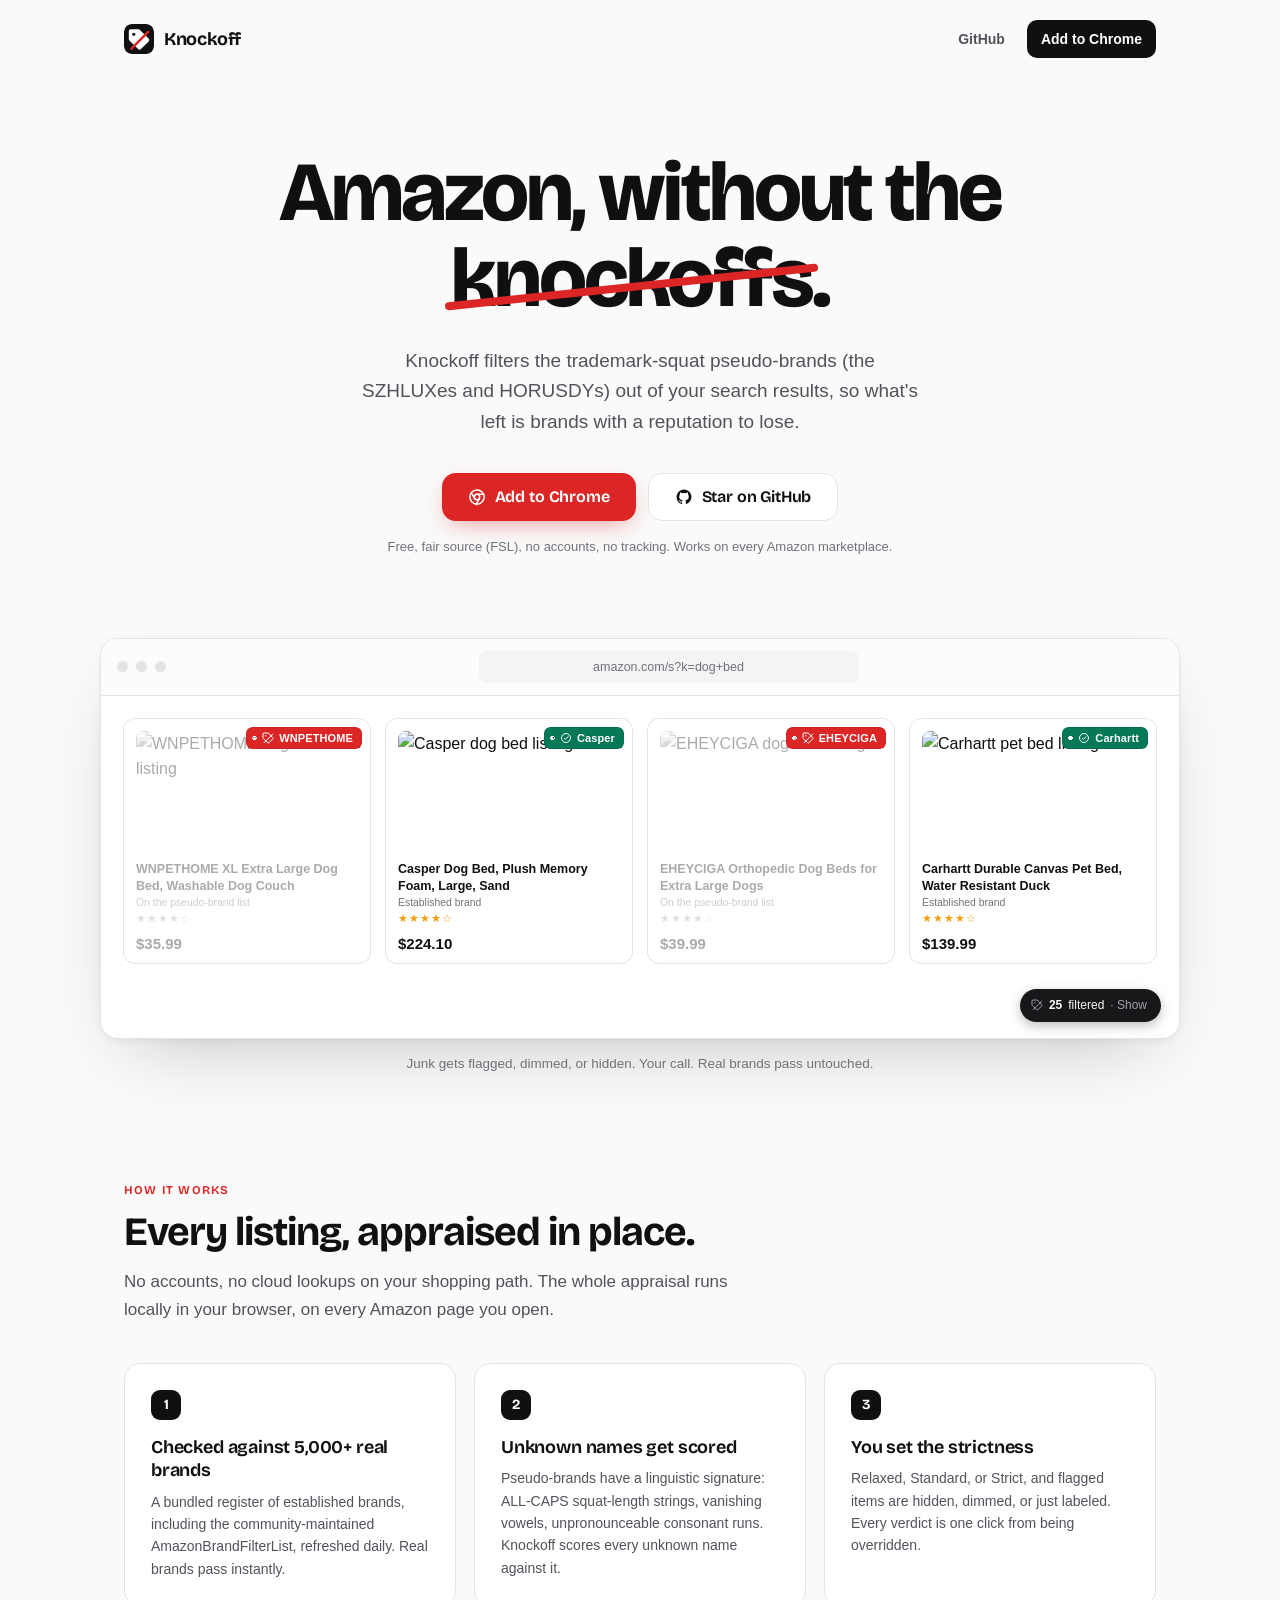
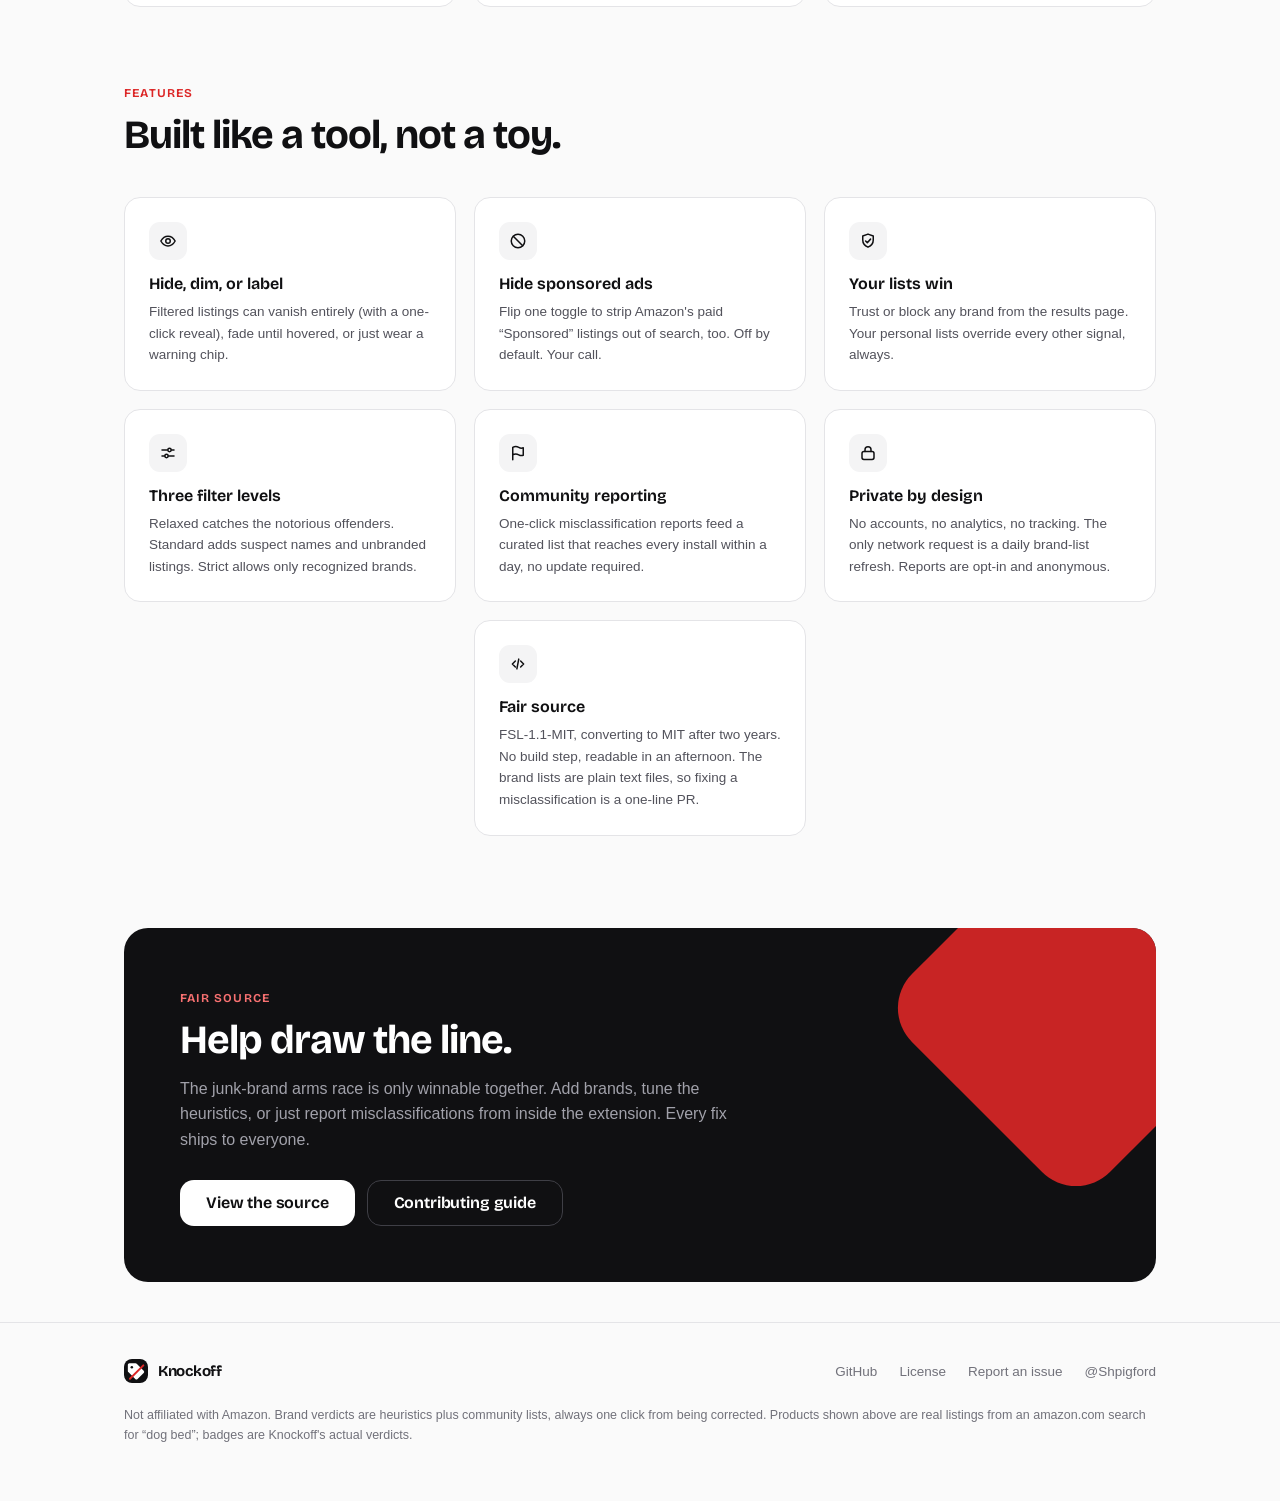
==== commit e49e0c1d: "Support all Amazon marketplaces with locale-aware detection (#12) * Support all Amazon marketplaces " ====
--- a/site/public/index.html
+++ b/site/public/index.html
@@ -247,7 +247,7 @@
         Star on GitHub
       </a>
     </div>
-    <p class="note">Free, fair source (FSL), no accounts, no tracking. Works on amazon.com, .ca, .co.uk &amp; .com.au.</p>
+    <p class="note">Free, fair source (FSL), no accounts, no tracking. Works on every Amazon marketplace.</p>
   </div>
 
   <div class="wrap demo">
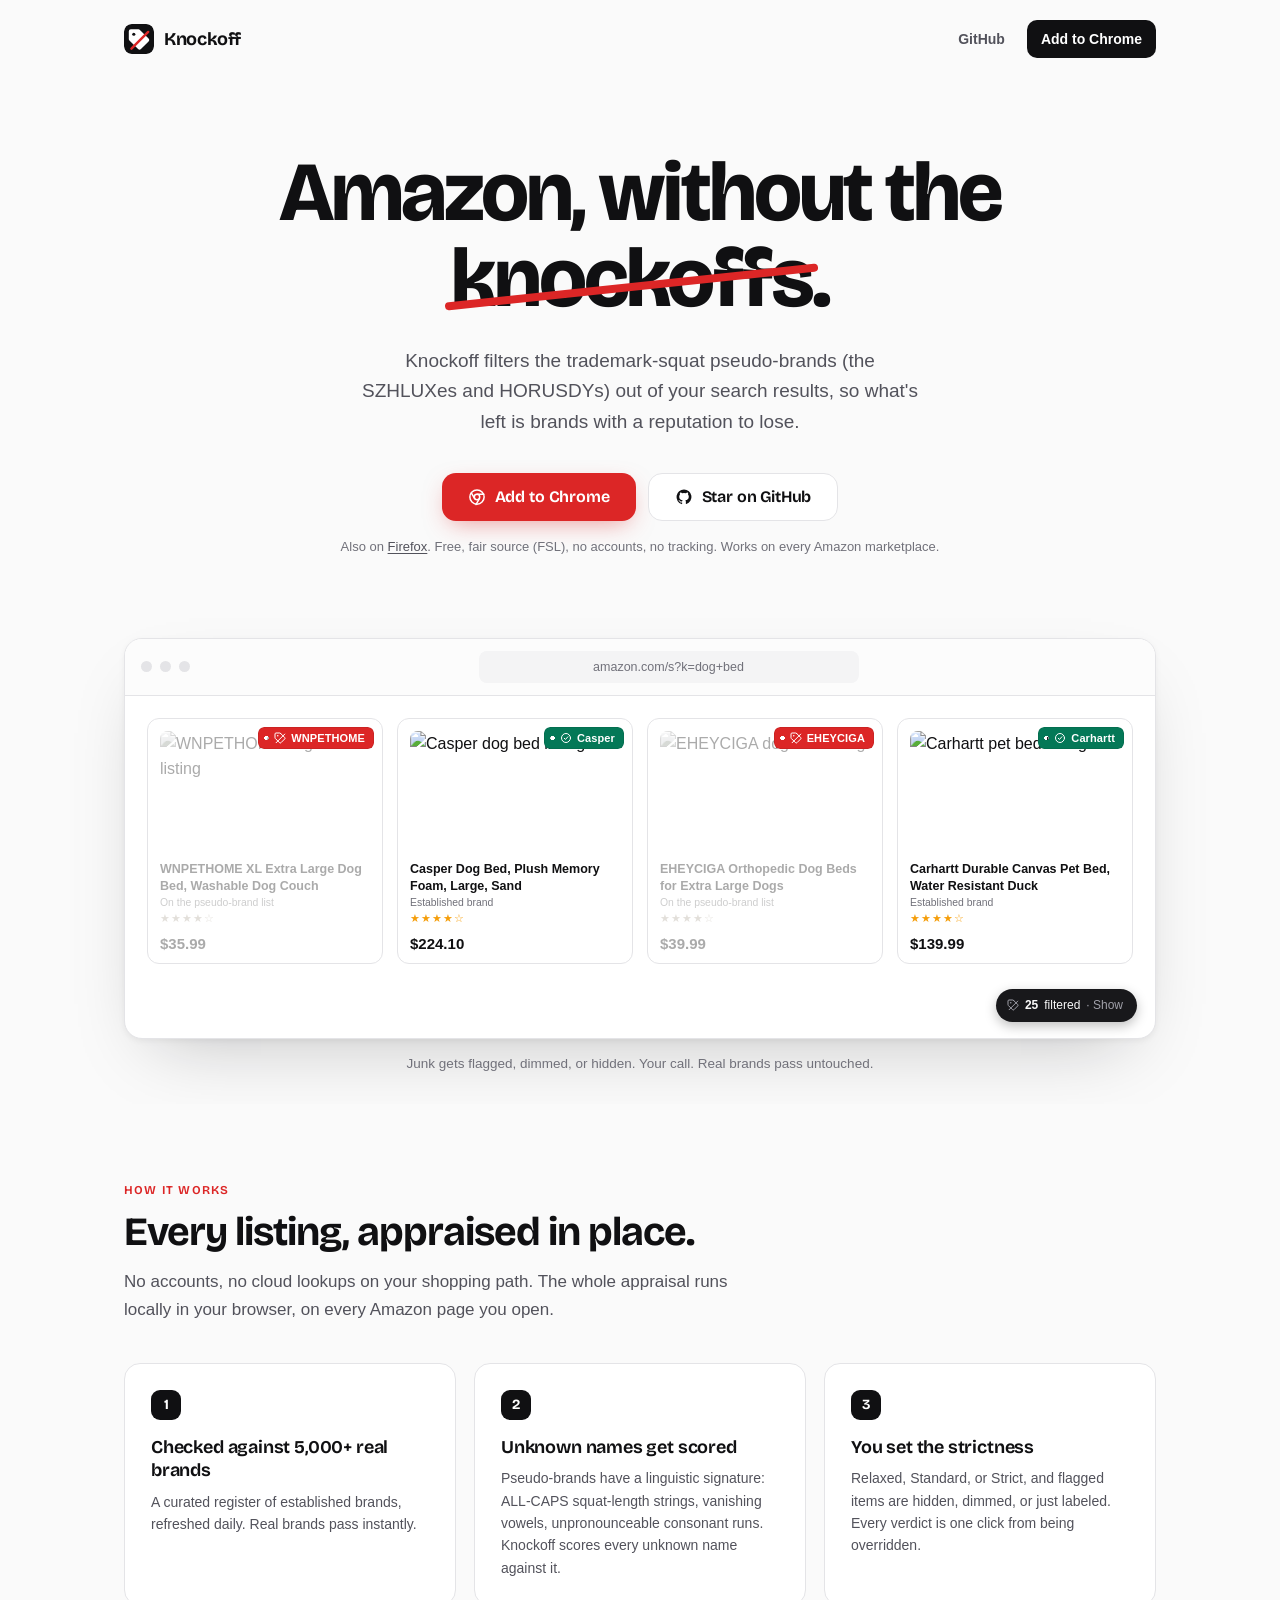
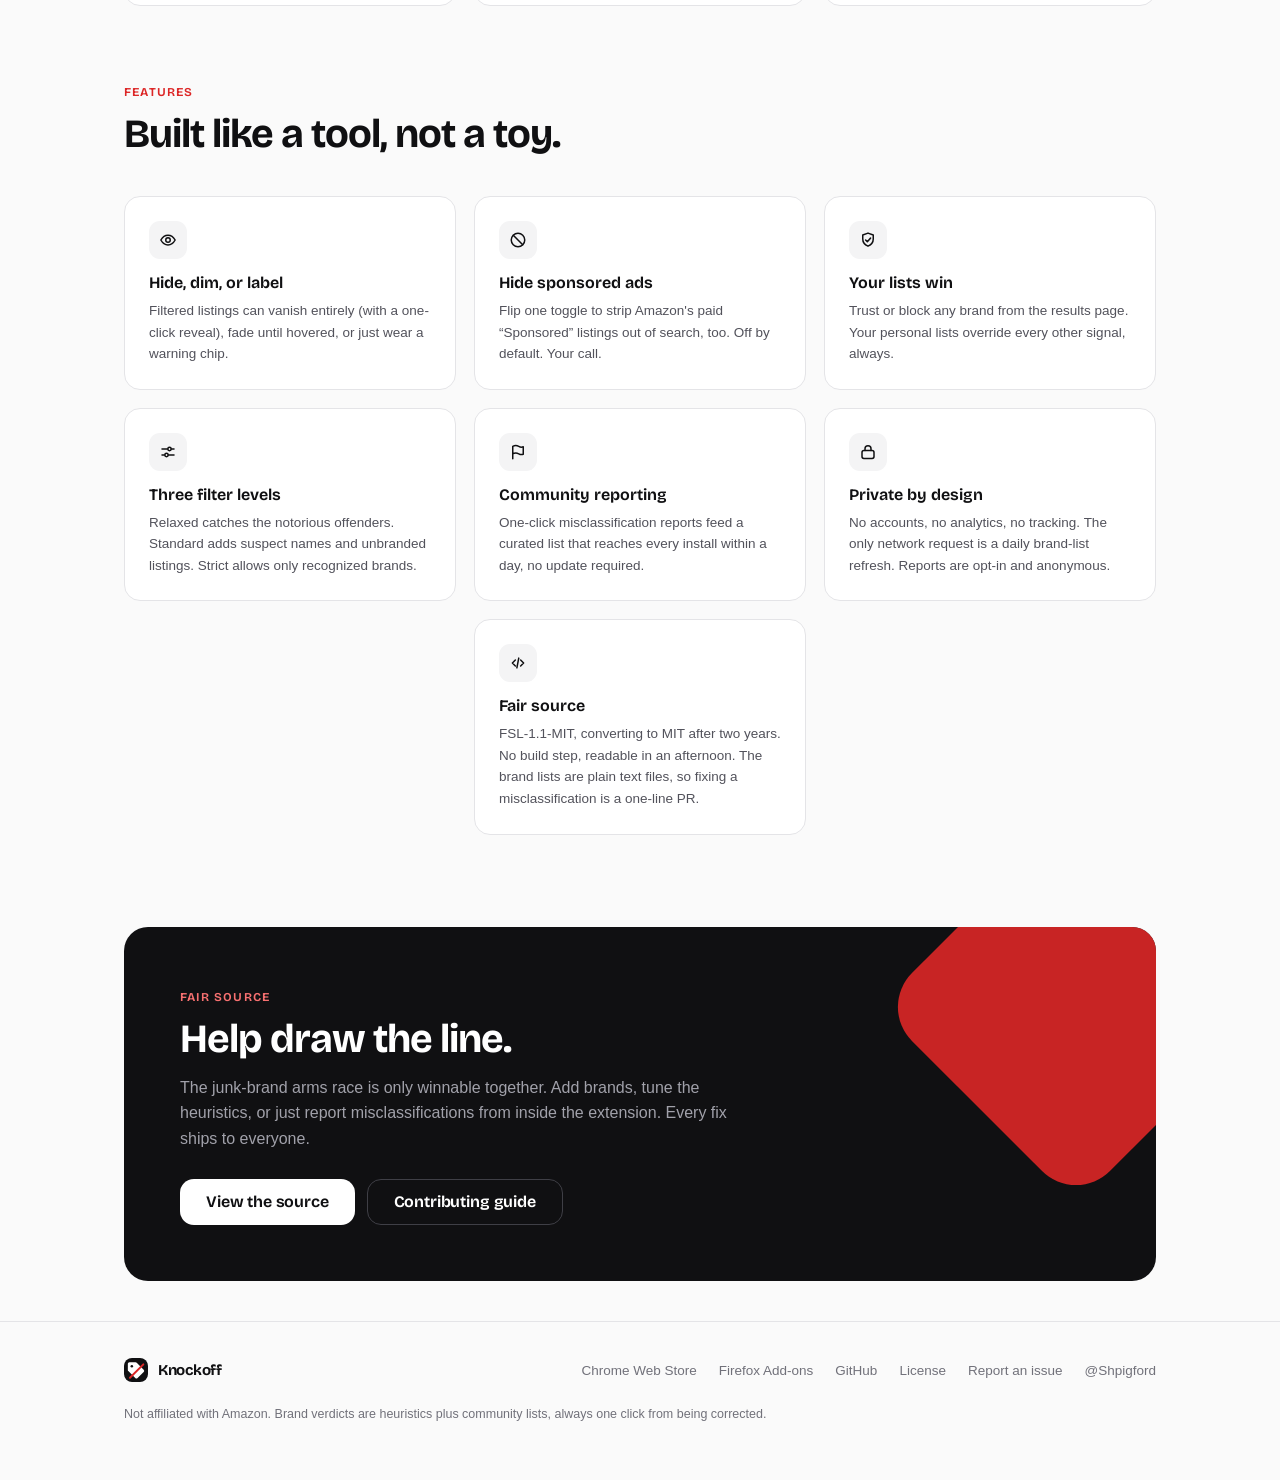
==== commit 24745528: "Restore mobile side padding on the marketing site (#51) The .hero and .demo shorthand padding rules " ====
--- a/site/public/index.html
+++ b/site/public/index.html
@@ -4,11 +4,11 @@
 <meta charset="utf-8">
 <meta name="viewport" content="width=device-width, initial-scale=1">
 <title>Knockoff: Amazon, without the knockoffs</title>
-<meta name="description" content="A free, fair-source Chrome extension that filters trademark-squat pseudo-brands out of Amazon. Buy from real, established brands.">
+<meta name="description" content="A free, fair-source browser extension for Chrome and Firefox that filters trademark-squat pseudo-brands out of Amazon. Buy from real, established brands.">
 <link rel="icon" href="/icon.svg" type="image/svg+xml">
 <link rel="apple-touch-icon" href="/icon128.png">
 <meta property="og:title" content="Knockoff: Amazon, without the knockoffs">
-<meta property="og:description" content="A free, fair-source Chrome extension that filters pseudo-brand junk out of Amazon search results.">
+<meta property="og:description" content="A free, fair-source browser extension that filters pseudo-brand junk out of Amazon search results. For Chrome and Firefox.">
 <meta property="og:image" content="https://knockoff.shopping/og.png">
 <meta property="og:url" content="https://knockoff.shopping">
 <meta name="twitter:card" content="summary_large_image">
@@ -60,7 +60,8 @@
 
   /* ── Hero ── */
   header { position: relative; overflow: hidden; }
-  .hero { padding: 72px 0 40px; text-align: center; position: relative; }
+  /* vertical-only: horizontal padding is .wrap's job (these share the element) */
+  .hero { padding-top: 72px; padding-bottom: 40px; text-align: center; position: relative; }
   .hero h1 {
     font: 750 clamp(44px, 7.5vw, 84px)/1.02 var(--display);
     letter-spacing: -0.035em;
@@ -91,9 +92,11 @@
   .btn.ghost:hover { border-color: var(--ink-3); }
   .btn svg { width: 18px; height: 18px; }
   .hero .note { margin-top: 16px; font-size: 13px; color: var(--ink-3); }
+  .hero .note a { color: var(--ink-2); text-underline-offset: 2px; }
+  .hero .note a:hover { color: var(--ink); }
 
   /* ── Demo ── */
-  .demo { padding: 40px 0 30px; }
+  .demo { padding-top: 40px; padding-bottom: 30px; }
   .browser {
     background: var(--card); border: 1px solid var(--line); border-radius: 18px;
     box-shadow: 0 2px 6px rgba(16,16,18,.05), 0 30px 70px -30px rgba(16,16,18,.25);
@@ -227,7 +230,8 @@
     </a>
     <div class="nav-links">
       <a href="https://github.com/Shpigford/knockoff">GitHub</a>
-      <a class="solid" href="https://chromewebstore.google.com/detail/pjgickchbiikhdfpmecaabkphmofpdce">Add to Chrome</a>
+      <a class="solid" data-browser="chrome" href="https://chromewebstore.google.com/detail/pjgickchbiikhdfpmecaabkphmofpdce">Add to Chrome</a>
+      <a class="solid" data-browser="firefox" style="display:none" href="https://addons.mozilla.org/en-US/firefox/addon/knockoff-amazon-brand-filter/">Add to Firefox</a>
     </div>
   </nav>
 </div>
@@ -238,16 +242,21 @@
     <p class="sub">Knockoff filters the trademark-squat pseudo-brands (the SZHLUXes and
     HORUSDYs) out of your search results, so what's left is brands with a reputation to lose.</p>
     <div class="ctas" id="install">
-      <a class="btn primary" href="https://chromewebstore.google.com/detail/pjgickchbiikhdfpmecaabkphmofpdce">
+      <a class="btn primary" data-browser="chrome" href="https://chromewebstore.google.com/detail/pjgickchbiikhdfpmecaabkphmofpdce">
         <svg viewBox="0 0 24 24" fill="none" stroke="currentColor" stroke-width="2" stroke-linecap="round" stroke-linejoin="round"><circle cx="12" cy="12" r="9.5"/><circle cx="12" cy="12" r="3.6"/><path d="M12 8.4h9.1M8.9 14.2 4.4 6.4M15.2 14.2l-4.6 7.9"/></svg>
         Add to Chrome
+      </a>
+      <a class="btn primary" data-browser="firefox" style="display:none" href="https://addons.mozilla.org/en-US/firefox/addon/knockoff-amazon-brand-filter/">
+        <svg viewBox="0 0 24 24" fill="none" stroke="currentColor" stroke-width="2" stroke-linecap="round" stroke-linejoin="round"><path d="M8.5 14.5A2.5 2.5 0 0 0 11 12c0-1.38-.5-2-1-3-1.072-2.143-.224-4.054 2-6 .5 2.5 2 4.9 4 6.5 2 1.6 3 3.5 3 5.5a7 7 0 1 1-14 0c0-1.153.433-2.294 1-3a2.5 2.5 0 0 0 2.5 2.5z"/></svg>
+        Add to Firefox
       </a>
       <a class="btn ghost" href="https://github.com/Shpigford/knockoff">
         <svg viewBox="0 0 24 24" fill="currentColor"><path d="M12 2a10 10 0 0 0-3.16 19.49c.5.09.68-.22.68-.48v-1.7c-2.78.6-3.37-1.34-3.37-1.34-.45-1.16-1.11-1.47-1.11-1.47-.9-.62.07-.61.07-.61 1 .07 1.53 1.03 1.53 1.03.9 1.52 2.34 1.08 2.91.83.09-.65.35-1.09.63-1.34-2.22-.25-4.56-1.11-4.56-4.95 0-1.09.39-1.98 1.03-2.68-.1-.25-.45-1.27.1-2.64 0 0 .84-.27 2.75 1.02a9.58 9.58 0 0 1 5 0c1.91-1.29 2.75-1.02 2.75-1.02.55 1.37.2 2.39.1 2.64.64.7 1.03 1.59 1.03 2.68 0 3.85-2.34 4.7-4.57 4.94.36.31.68.92.68 1.85V21c0 .27.18.58.69.48A10 10 0 0 0 12 2Z"/></svg>
         Star on GitHub
       </a>
     </div>
-    <p class="note">Free, fair source (FSL), no accounts, no tracking. Works on every Amazon marketplace.</p>
+    <p class="note"><span data-browser="chrome">Also on <a href="https://addons.mozilla.org/en-US/firefox/addon/knockoff-amazon-brand-filter/">Firefox</a>.</span><span data-browser="firefox" style="display:none">Also on <a href="https://chromewebstore.google.com/detail/pjgickchbiikhdfpmecaabkphmofpdce">Chrome</a>.</span>
+    Free, fair source (FSL), no accounts, no tracking. Works on every Amazon marketplace.</p>
   </div>
 
   <div class="wrap demo">
@@ -304,8 +313,8 @@
       <div class="step">
         <span class="n">1</span>
         <h3>Checked against 5,000+ real brands</h3>
-        <p>A bundled register of established brands, including the community-maintained
-        AmazonBrandFilterList, refreshed daily. Real brands pass instantly.</p>
+        <p>A curated register of established brands, refreshed daily.
+        Real brands pass instantly.</p>
       </div>
       <div class="step">
         <span class="n">2</span>
@@ -387,16 +396,31 @@
       <b>Knockoff</b>
     </a>
     <div class="foot-links">
+      <a href="https://chromewebstore.google.com/detail/pjgickchbiikhdfpmecaabkphmofpdce">Chrome Web Store</a>
+      <a href="https://addons.mozilla.org/en-US/firefox/addon/knockoff-amazon-brand-filter/">Firefox Add-ons</a>
       <a href="https://github.com/Shpigford/knockoff">GitHub</a>
       <a href="https://github.com/Shpigford/knockoff/blob/main/LICENSE">License</a>
       <a href="https://github.com/Shpigford/knockoff/issues">Report an issue</a>
       <a href="https://x.com/Shpigford">@Shpigford</a>
     </div>
     <p class="fine">Not affiliated with Amazon. Brand verdicts are heuristics plus community lists, always
-    one click from being corrected. Products shown above are real listings from an amazon.com
-    search for &ldquo;dog bed&rdquo;; badges are Knockoff's actual verdicts.</p>
+    one click from being corrected.</p>
   </div>
 </footer>
+
+<script>
+// Firefox visitors get the Firefox Add-ons CTA. Everything Chromium (Edge,
+// Brave, Arc, Opera) can install from the Chrome Web Store, so Chrome is the
+// default — and the fallback when JS is off or detection guesses wrong. The
+// "Also on …" note and footer links keep both stores one click away either way.
+(function () {
+  if (!/Firefox\//.test(navigator.userAgent)) return;
+  var els = document.querySelectorAll('[data-browser]');
+  for (var i = 0; i < els.length; i++) {
+    els[i].style.display = els[i].getAttribute('data-browser') === 'firefox' ? '' : 'none';
+  }
+})();
+</script>
 
 </body>
 </html>
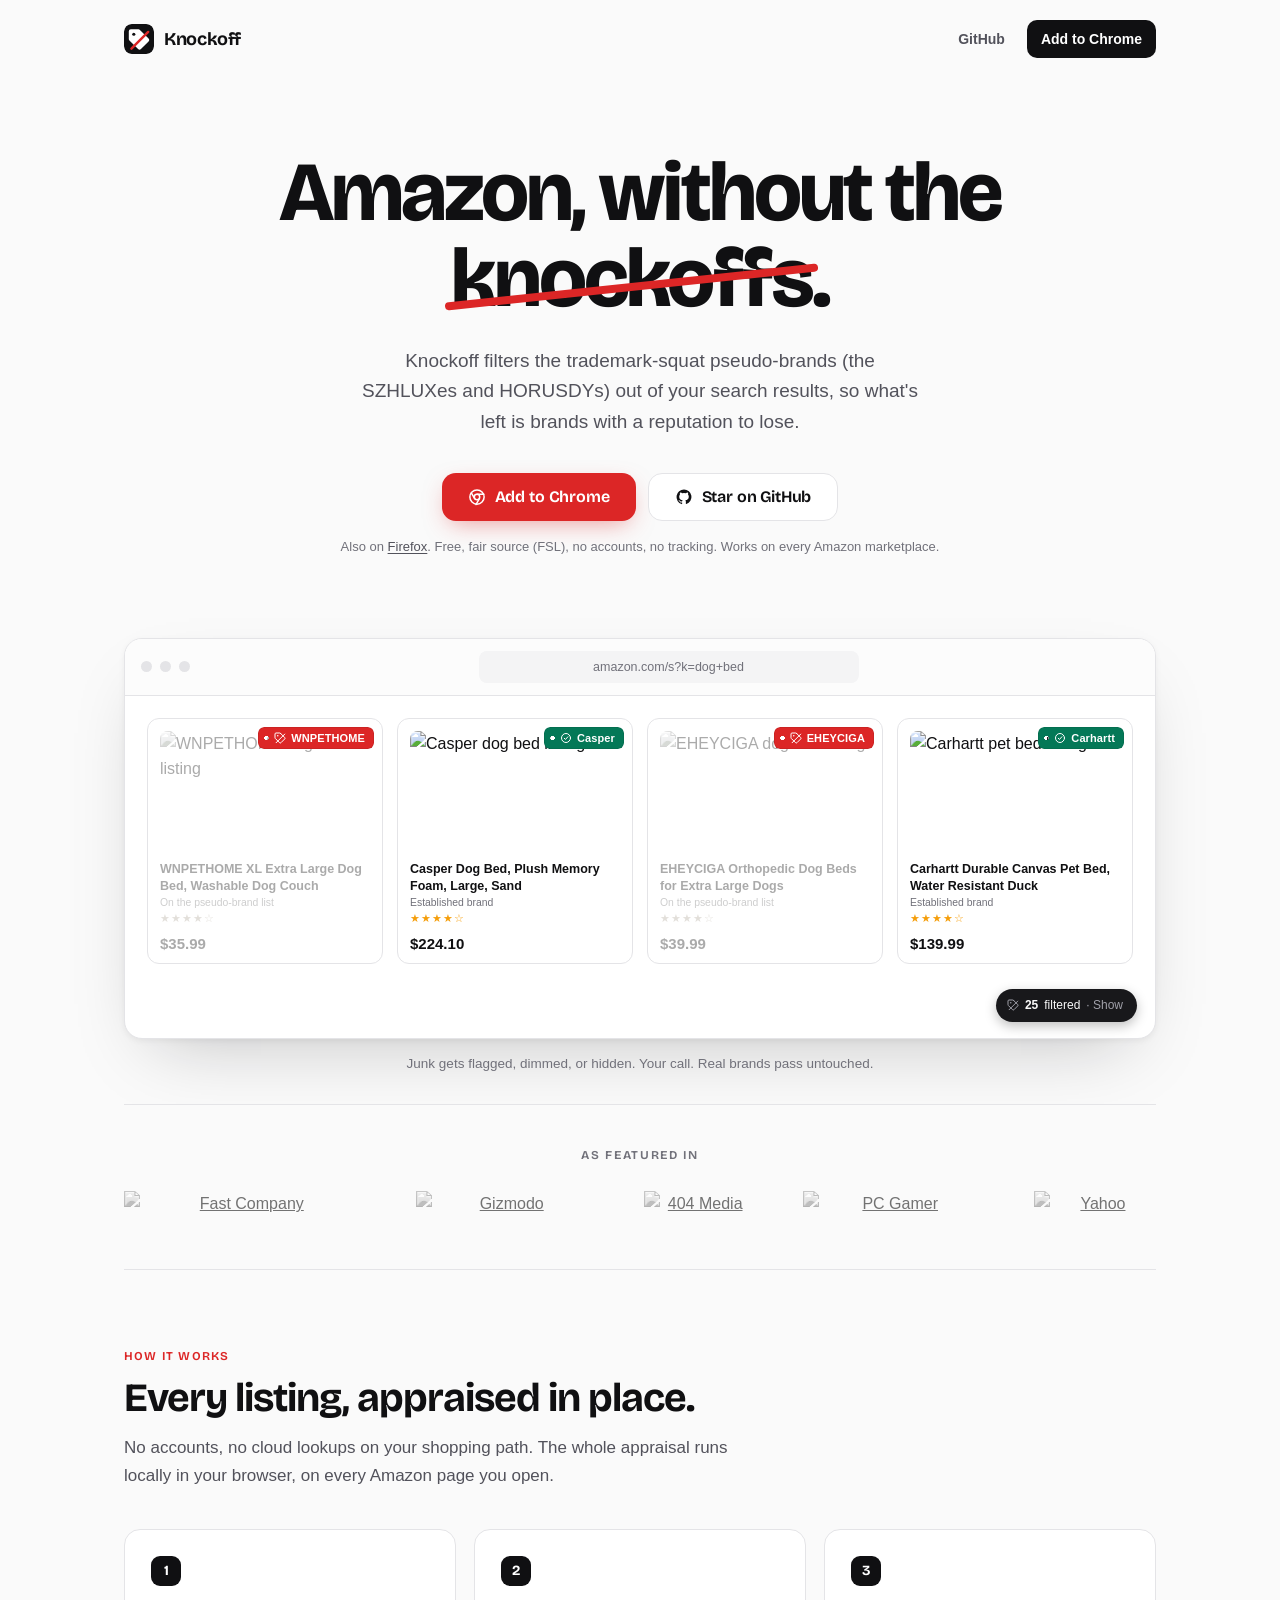
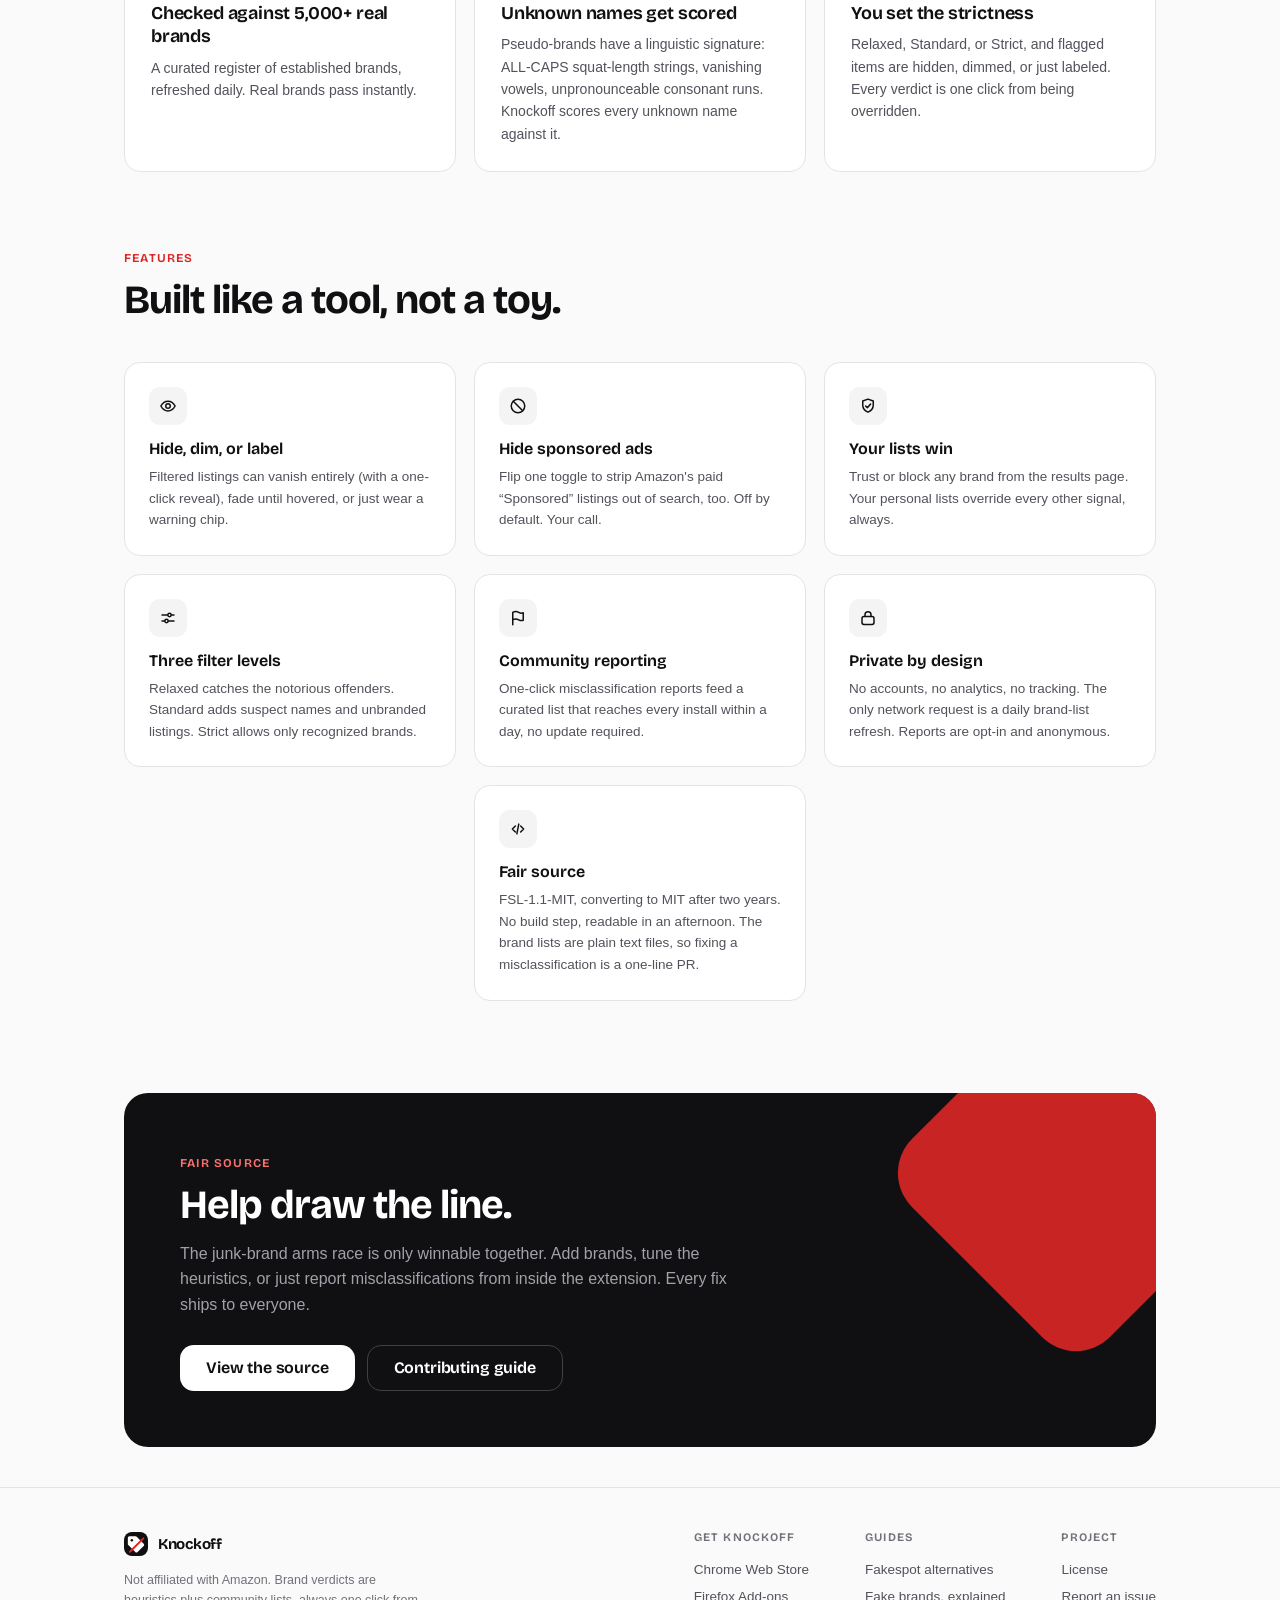
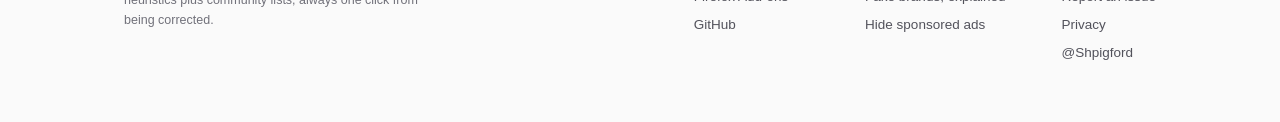
==== commit 0da6866f: "Add press social proof: 'As featured in' logo strip, README + store listing mentions (#71) Landing p" ====
--- a/site/public/index.html
+++ b/site/public/index.html
@@ -3,8 +3,9 @@
 <head>
 <meta charset="utf-8">
 <meta name="viewport" content="width=device-width, initial-scale=1">
-<title>Knockoff: Amazon, without the knockoffs</title>
+<title>Knockoff — Filter Fake Amazon Brands | Chrome & Firefox</title>
 <meta name="description" content="A free, fair-source browser extension for Chrome and Firefox that filters trademark-squat pseudo-brands out of Amazon. Buy from real, established brands.">
+<link rel="canonical" href="https://knockoff.shopping/">
 <link rel="icon" href="/icon.svg" type="image/svg+xml">
 <link rel="apple-touch-icon" href="/icon128.png">
 <meta property="og:title" content="Knockoff: Amazon, without the knockoffs">
@@ -12,6 +13,25 @@
 <meta property="og:image" content="https://knockoff.shopping/og.png">
 <meta property="og:url" content="https://knockoff.shopping">
 <meta name="twitter:card" content="summary_large_image">
+<script type="application/ld+json">
+{
+  "@context": "https://schema.org",
+  "@type": "SoftwareApplication",
+  "name": "Knockoff",
+  "url": "https://knockoff.shopping",
+  "image": "https://knockoff.shopping/og.png",
+  "description": "A free, fair-source browser extension that filters trademark-squat pseudo-brands out of Amazon search results.",
+  "applicationCategory": "BrowserApplication",
+  "operatingSystem": "Chrome, Firefox",
+  "offers": { "@type": "Offer", "price": "0", "priceCurrency": "USD" },
+  "author": { "@type": "Person", "name": "Josh Pigford", "url": "https://x.com/Shpigford" },
+  "downloadUrl": "https://chromewebstore.google.com/detail/pjgickchbiikhdfpmecaabkphmofpdce",
+  "sameAs": [
+    "https://github.com/Shpigford/knockoff",
+    "https://addons.mozilla.org/en-US/firefox/addon/knockoff-amazon-brand-filter/"
+  ]
+}
+</script>
 <link rel="preconnect" href="https://fonts.googleapis.com">
 <link rel="preconnect" href="https://fonts.gstatic.com" crossorigin>
 <link href="https://fonts.googleapis.com/css2?family=Bricolage+Grotesque:opsz,wght@12..96,400..800&display=swap" rel="stylesheet">
@@ -151,6 +171,25 @@
   .pill svg { width: 12px; height: 12px; color: #a1a1aa; }
   .demo-caption { text-align: center; font-size: 13.5px; color: var(--ink-3); margin-top: 14px; }
 
+  /* ── As featured in ── */
+  .press { border-top: 1px solid var(--line); border-bottom: 1px solid var(--line); padding: 44px 0; text-align: center; }
+  .press-label {
+    display: block; font: 650 12px/1 var(--display);
+    letter-spacing: .14em; text-transform: uppercase; color: var(--ink-3); margin-bottom: 30px;
+  }
+  .press-logos { display: flex; flex-wrap: wrap; align-items: center; justify-content: space-between; gap: 28px 44px; }
+  .press-logos a { display: inline-flex; align-items: center; }
+  .press-logos img {
+    height: 34px; width: auto; display: block;
+    filter: grayscale(1); opacity: .58;
+    transition: filter .14s ease, opacity .14s ease;
+  }
+  .press-logos a:hover img { filter: none; opacity: 1; }
+  @media (max-width: 860px) {
+    .press-logos { justify-content: center; gap: 22px 32px; }
+    .press-logos img { height: 24px; }
+  }
+
   /* ── Sections ── */
   section { padding: 72px 0; }
   .kicker {
@@ -203,14 +242,16 @@
   .band .btn.ghost:hover { border-color: #71717a; }
   .band .btn.white { background: #fff; color: var(--ink); position: relative; }
 
-  footer { padding: 36px 0 56px; border-top: 1px solid var(--line); }
-  .foot { display: flex; align-items: center; justify-content: space-between; flex-wrap: wrap; gap: 16px; }
+  footer { padding: 44px 0 56px; border-top: 1px solid var(--line); }
+  .foot { display: flex; flex-wrap: wrap; justify-content: space-between; gap: 36px 48px; }
+  .foot-brand { max-width: 300px; }
   .foot .mark svg { width: 24px; height: 24px; }
   .foot .mark b { font-size: 15px; }
-  .foot-links { display: flex; gap: 22px; font-size: 13.5px; }
-  .foot-links a { color: var(--ink-3); text-decoration: none; }
-  .foot-links a:hover { color: var(--ink); }
-  .foot .fine { width: 100%; font-size: 12.5px; color: var(--ink-3); margin-top: 6px; }
+  .foot .fine { font-size: 12.5px; color: var(--ink-3); margin-top: 14px; }
+  .foot-cols { display: flex; flex-wrap: wrap; gap: 28px 56px; }
+  .foot-col h4 { font: 650 11.5px/1 var(--display); letter-spacing: .1em; text-transform: uppercase; color: var(--ink-3); margin-bottom: 12px; }
+  .foot-col a { display: block; color: var(--ink-2); text-decoration: none; font-size: 13.5px; padding: 3px 0; }
+  .foot-col a:hover { color: var(--ink); }
 
   @media (max-width: 860px) {
     .results { grid-template-columns: repeat(2, 1fr); }
@@ -303,6 +344,19 @@
   </div>
 </header>
 
+<div class="wrap">
+  <div class="press">
+    <span class="press-label">As featured in</span>
+    <div class="press-logos">
+      <a href="https://www.fastcompany.com/91570721/amazon-shopping-slop-viral-new-tool-filters-out-knockoff-brands" aria-label="Fast Company"><img src="/press/fast-company.svg" alt="Fast Company" width="155" height="22"></a>
+      <a href="https://gizmodo.com/new-browser-extension-helps-you-dodge-amazons-sea-of-knock-off-products-2000783054" aria-label="Gizmodo"><img src="/press/gizmodo.svg" alt="Gizmodo" width="114" height="22"></a>
+      <a href="https://www.404media.co/knockoff-browser-extension-hides-sketchy-brands-on-amazon/" aria-label="404 Media"><img src="/press/404-media.svg" alt="404 Media" width="69" height="22"></a>
+      <a href="https://www.pcgamer.com/hardware/this-chrome-extension-hides-knockoff-brands-on-amazon-sorry-to-brands-like-wnpethome-eheyciga-yxy/" aria-label="PC Gamer"><img src="/press/pc-gamer.svg" alt="PC Gamer" width="116" height="22"></a>
+      <a href="https://tech.yahoo.com/apps/articles/chrome-extension-removes-unknown-brands-162002361.html" aria-label="Yahoo"><img src="/press/yahoo.svg" alt="Yahoo" width="79" height="22"></a>
+    </div>
+  </div>
+</div>
+
 <section>
   <div class="wrap">
     <span class="kicker">How it works</span>
@@ -391,20 +445,35 @@
 
 <footer>
   <div class="wrap foot">
-    <a class="mark" href="/">
-      <svg viewBox="0 0 128 128" aria-hidden="true"><rect width="128" height="128" rx="30" fill="#101012"/><g transform="translate(64 66) scale(4.35) translate(-12 -12)"><path d="M12.9 2.6 21.4 11.1a2 2 0 0 1 0 2.83l-7.47 7.47a2 2 0 0 1-2.83 0L2.6 12.9A2 2 0 0 1 2 11.49V4a2 2 0 0 1 2-2h7.49a2 2 0 0 1 1.41.6Z" fill="#fff"/><circle cx="6.9" cy="6.9" r="1.55" fill="#101012"/><path d="M4.6 21 21 4.6" stroke="#dc2626" stroke-width="2.4" stroke-linecap="round" fill="none"/></g></svg>
-      <b>Knockoff</b>
-    </a>
-    <div class="foot-links">
-      <a href="https://chromewebstore.google.com/detail/pjgickchbiikhdfpmecaabkphmofpdce">Chrome Web Store</a>
-      <a href="https://addons.mozilla.org/en-US/firefox/addon/knockoff-amazon-brand-filter/">Firefox Add-ons</a>
-      <a href="https://github.com/Shpigford/knockoff">GitHub</a>
-      <a href="https://github.com/Shpigford/knockoff/blob/main/LICENSE">License</a>
-      <a href="https://github.com/Shpigford/knockoff/issues">Report an issue</a>
-      <a href="https://x.com/Shpigford">@Shpigford</a>
-    </div>
-    <p class="fine">Not affiliated with Amazon. Brand verdicts are heuristics plus community lists, always
-    one click from being corrected.</p>
+    <div class="foot-brand">
+      <a class="mark" href="/">
+        <svg viewBox="0 0 128 128" aria-hidden="true"><rect width="128" height="128" rx="30" fill="#101012"/><g transform="translate(64 66) scale(4.35) translate(-12 -12)"><path d="M12.9 2.6 21.4 11.1a2 2 0 0 1 0 2.83l-7.47 7.47a2 2 0 0 1-2.83 0L2.6 12.9A2 2 0 0 1 2 11.49V4a2 2 0 0 1 2-2h7.49a2 2 0 0 1 1.41.6Z" fill="#fff"/><circle cx="6.9" cy="6.9" r="1.55" fill="#101012"/><path d="M4.6 21 21 4.6" stroke="#dc2626" stroke-width="2.4" stroke-linecap="round" fill="none"/></g></svg>
+        <b>Knockoff</b>
+      </a>
+      <p class="fine">Not affiliated with Amazon. Brand verdicts are heuristics plus community lists, always
+      one click from being corrected.</p>
+    </div>
+    <div class="foot-cols">
+      <div class="foot-col">
+        <h4>Get Knockoff</h4>
+        <a href="https://chromewebstore.google.com/detail/pjgickchbiikhdfpmecaabkphmofpdce">Chrome Web Store</a>
+        <a href="https://addons.mozilla.org/en-US/firefox/addon/knockoff-amazon-brand-filter/">Firefox Add-ons</a>
+        <a href="https://github.com/Shpigford/knockoff">GitHub</a>
+      </div>
+      <div class="foot-col">
+        <h4>Guides</h4>
+        <a href="/fakespot-alternative">Fakespot alternatives</a>
+        <a href="/amazon-fake-brands">Fake brands, explained</a>
+        <a href="/hide-amazon-sponsored-products">Hide sponsored ads</a>
+      </div>
+      <div class="foot-col">
+        <h4>Project</h4>
+        <a href="https://github.com/Shpigford/knockoff/blob/main/LICENSE">License</a>
+        <a href="https://github.com/Shpigford/knockoff/issues">Report an issue</a>
+        <a href="/privacy">Privacy</a>
+        <a href="https://x.com/Shpigford">@Shpigford</a>
+      </div>
+    </div>
   </div>
 </footer>
 
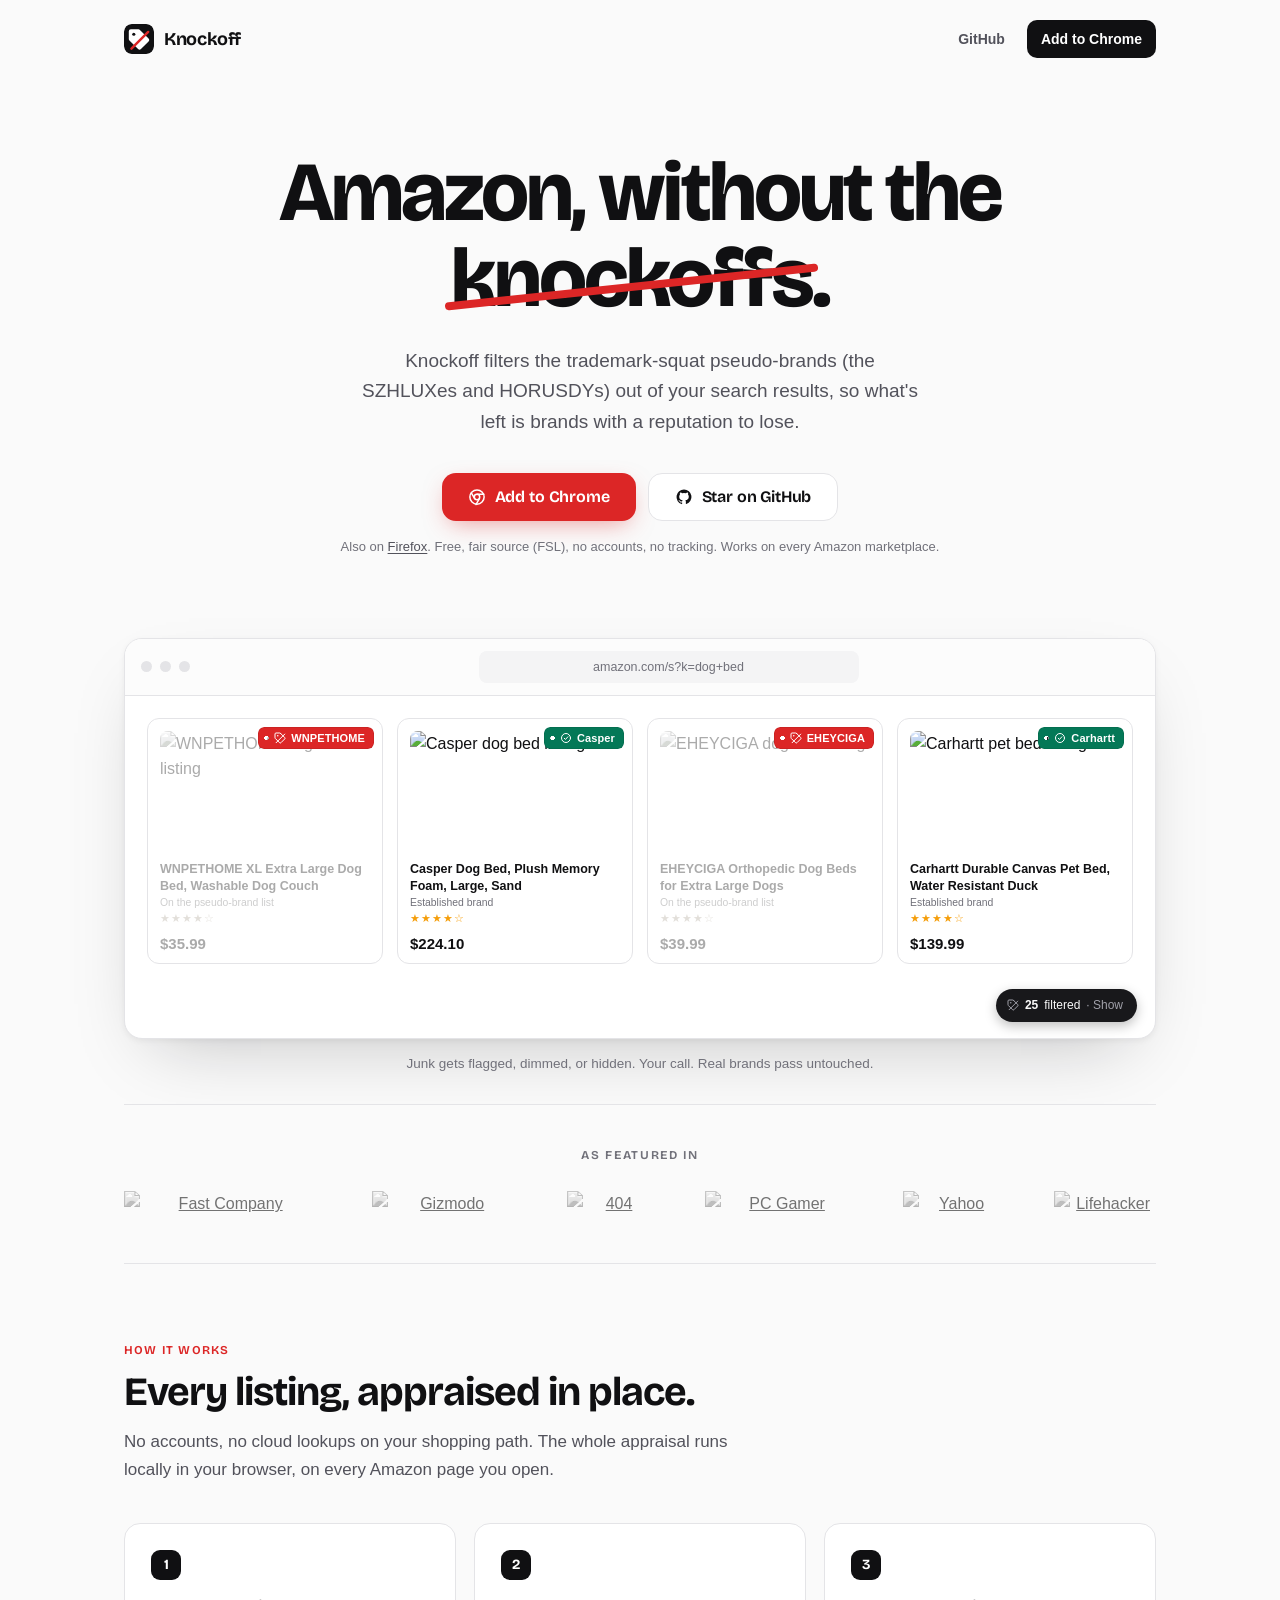
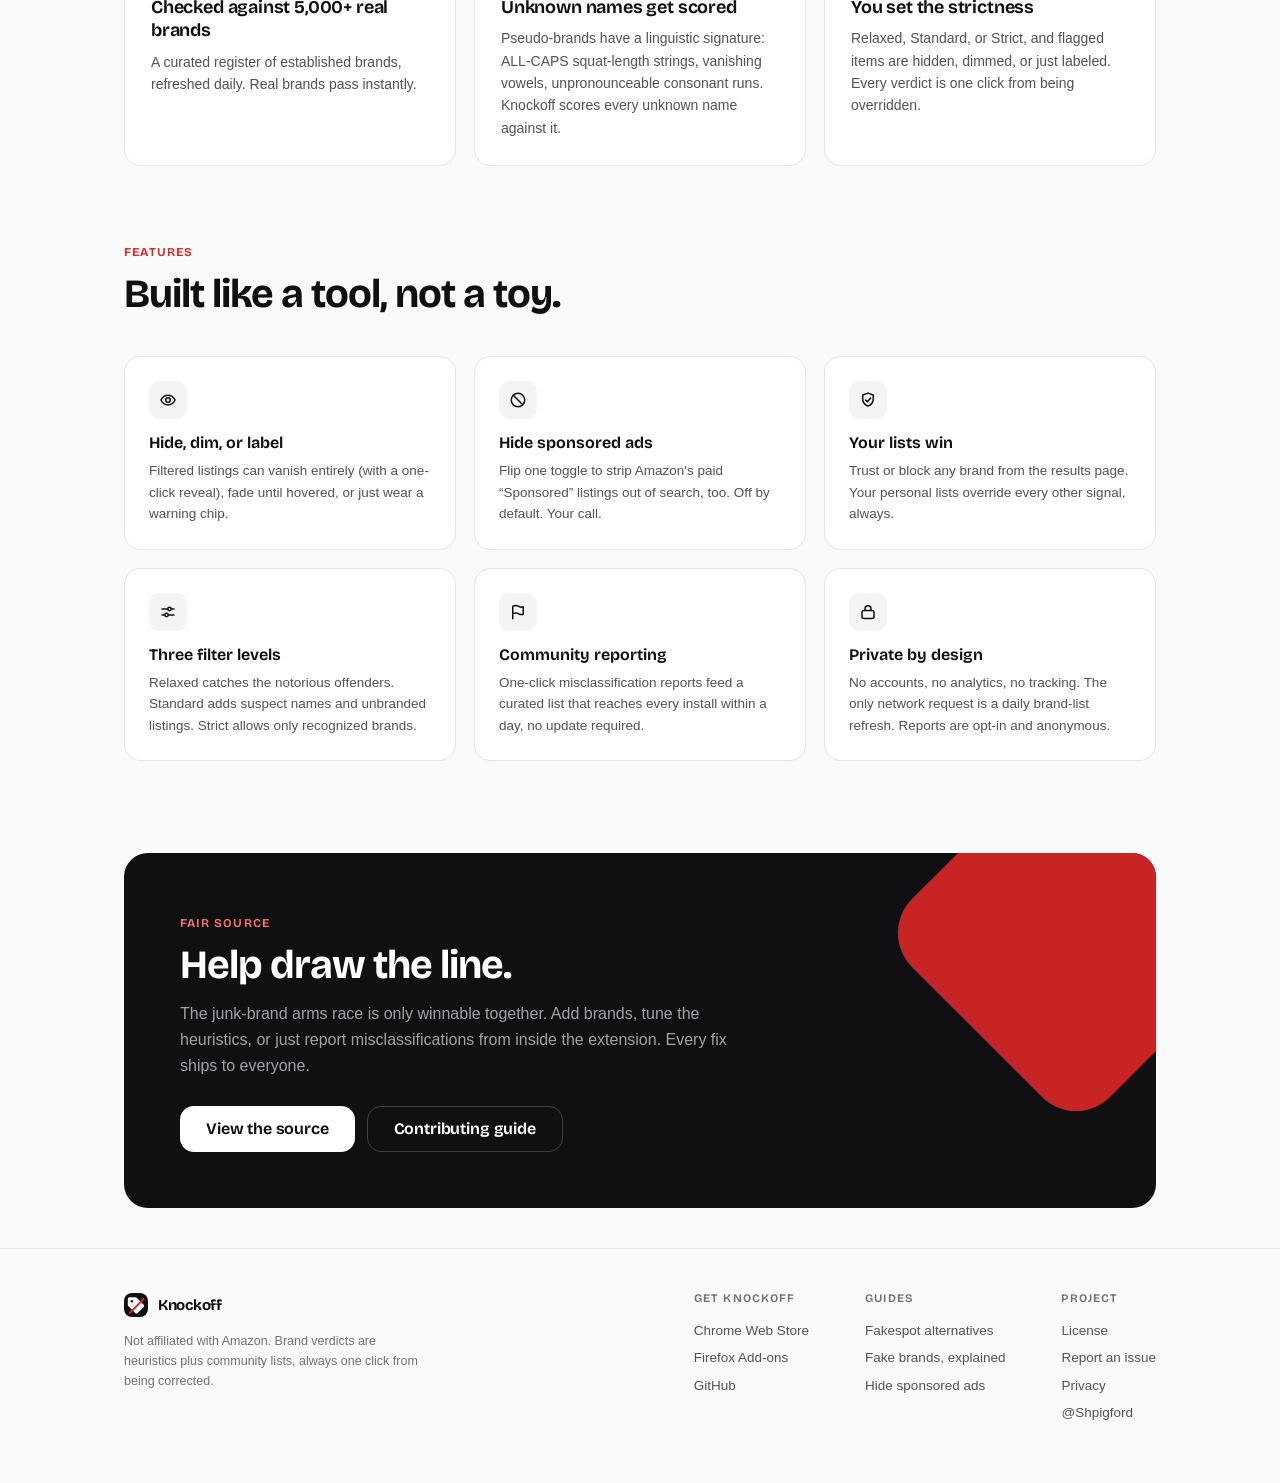
==== commit 9e58c8b8: "Remove floating 'Fair source' feature card from landing page (#74)" ====
--- a/site/public/index.html
+++ b/site/public/index.html
@@ -177,10 +177,10 @@
     display: block; font: 650 12px/1 var(--display);
     letter-spacing: .14em; text-transform: uppercase; color: var(--ink-3); margin-bottom: 30px;
   }
-  .press-logos { display: flex; flex-wrap: wrap; align-items: center; justify-content: space-between; gap: 28px 44px; }
+  .press-logos { display: flex; flex-wrap: wrap; align-items: center; justify-content: space-between; gap: 24px 36px; }
   .press-logos a { display: inline-flex; align-items: center; }
   .press-logos img {
-    height: 34px; width: auto; display: block;
+    height: 28px; width: auto; display: block;
     filter: grayscale(1); opacity: .58;
     transition: filter .14s ease, opacity .14s ease;
   }
@@ -353,6 +353,7 @@
       <a href="https://www.404media.co/knockoff-browser-extension-hides-sketchy-brands-on-amazon/" aria-label="404 Media"><img src="/press/404-media.svg" alt="404 Media" width="69" height="22"></a>
       <a href="https://www.pcgamer.com/hardware/this-chrome-extension-hides-knockoff-brands-on-amazon-sorry-to-brands-like-wnpethome-eheyciga-yxy/" aria-label="PC Gamer"><img src="/press/pc-gamer.svg" alt="PC Gamer" width="116" height="22"></a>
       <a href="https://tech.yahoo.com/apps/articles/chrome-extension-removes-unknown-brands-162002361.html" aria-label="Yahoo"><img src="/press/yahoo.svg" alt="Yahoo" width="79" height="22"></a>
+      <a href="https://lifehacker.com/tech/knockoff-browser-extension-hides-shady-items-on-amazon" aria-label="Lifehacker"><img src="/press/lifehacker.svg" alt="Lifehacker" width="80" height="22"></a>
     </div>
   </div>
 </div>
@@ -421,11 +422,6 @@
         <h3>Private by design</h3>
         <p>No accounts, no analytics, no tracking. The only network request is a daily brand-list refresh. Reports are opt-in and anonymous.</p>
       </div>
-      <div class="feature">
-        <span class="ic"><svg viewBox="0 0 24 24" fill="none" stroke="currentColor" stroke-width="2" stroke-linecap="round" stroke-linejoin="round"><path d="m8.5 8-4 4 4 4M15.5 8l4 4-4 4M13 5.5l-2.5 13"/></svg></span>
-        <h3>Fair source</h3>
-        <p>FSL-1.1-MIT, converting to MIT after two years. No build step, readable in an afternoon. The brand lists are plain text files, so fixing a misclassification is a one-line PR.</p>
-      </div>
     </div>
   </div>
 </section>
